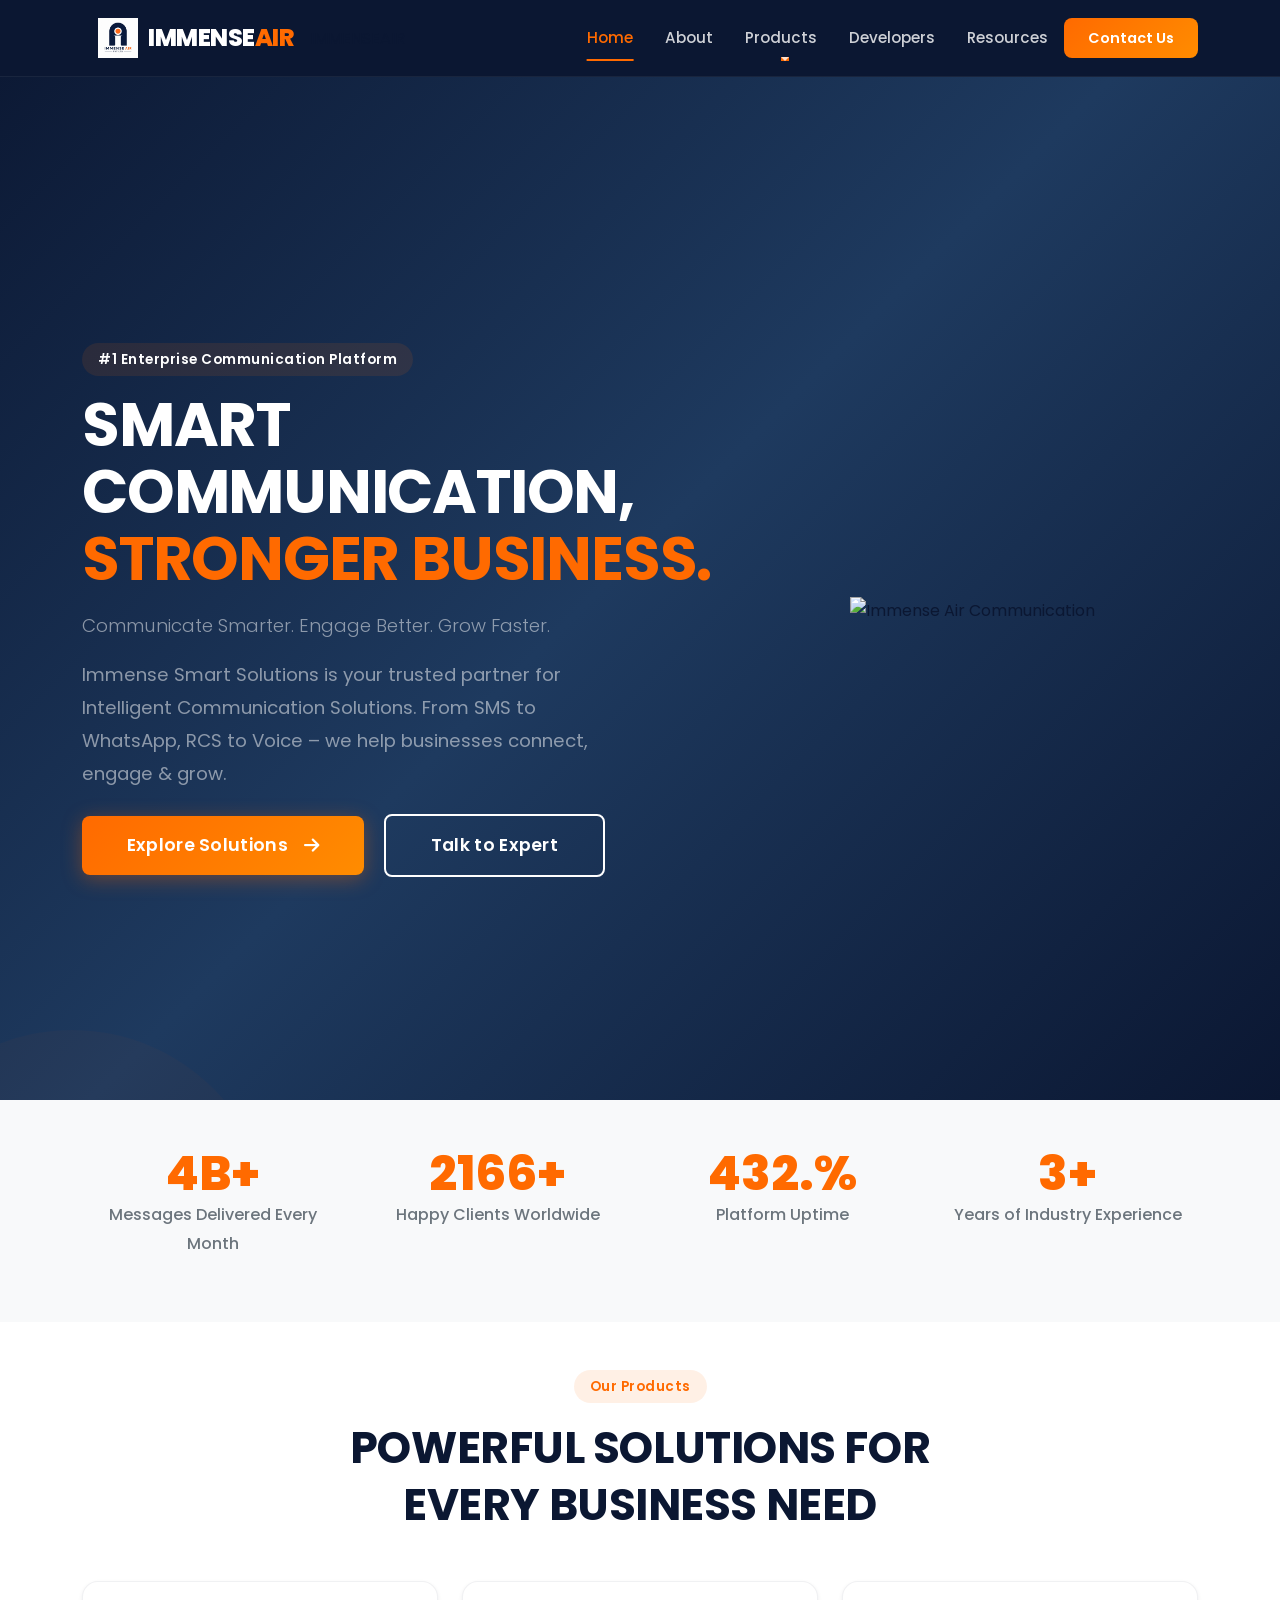
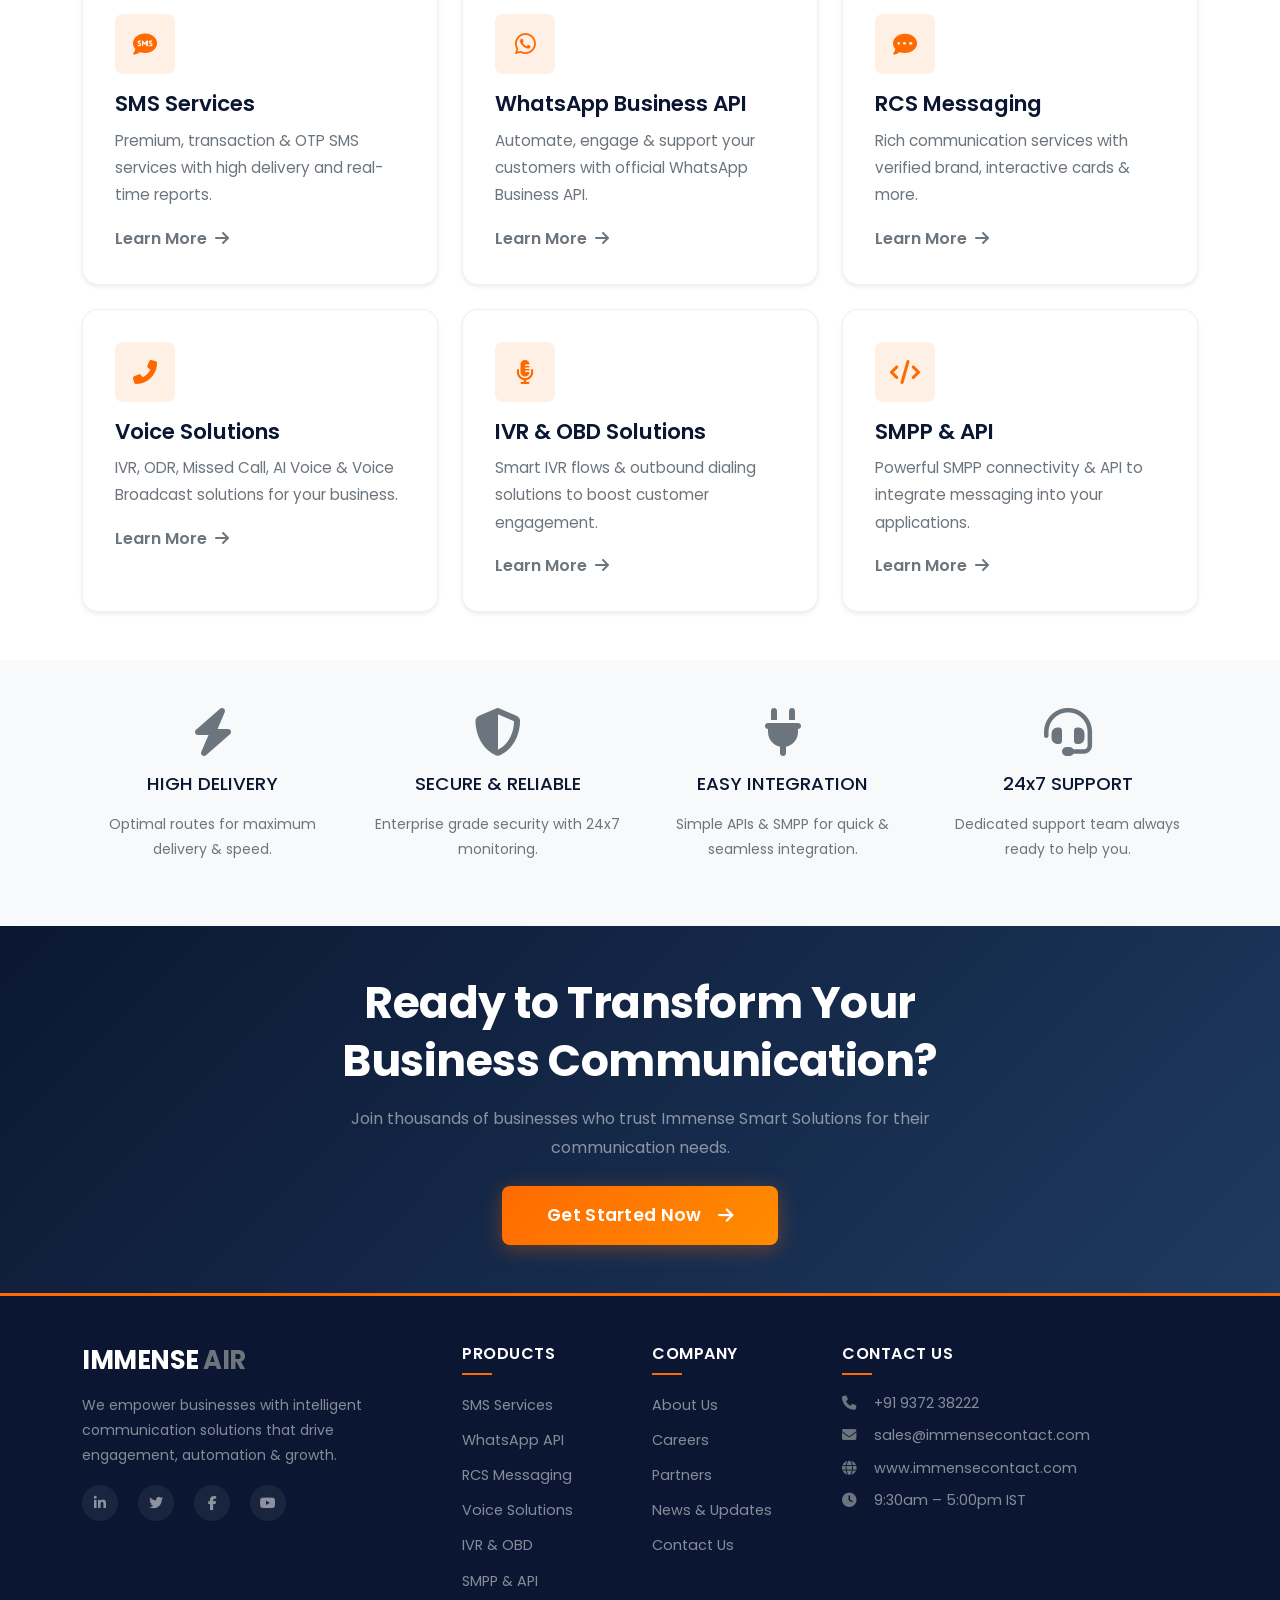
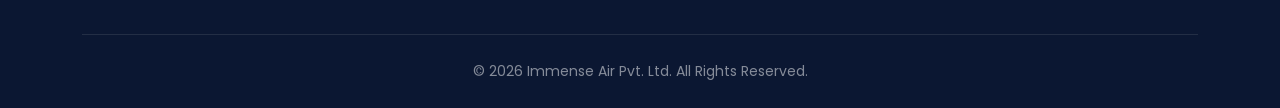
==== index.html @ 3abaf64f "Add files via upload" ====
<!DOCTYPE html>
<html lang="en">
<head>
    <meta charset="UTF-8">
    <meta name="viewport" content="width=device-width, initial-scale=1.0">
    
    <!-- Page Title -->
    <title>Immense Air - Enterprise Communication Platform</title>
    
    <!-- SEO Meta Tags -->
    <meta name="description" content="Immense Air Pvt. Ltd. - Enterprise Communication Platform offering Bulk SMS, WhatsApp API, RCS, Voice Solutions, IVR, OBD and SMPP API.">
    <meta name="keywords" content="bulk sms, whatsapp api, rcs messaging, voice solutions, ivr, obd, smpp api, enterprise communication">
    <meta name="robots" content="index, follow">
    
    <!-- Open Graph Tags -->
    <meta property="og:title" content="Immense Air - Enterprise Communication Platform">
    <meta property="og:description" content="Smart Communication, Stronger Business. Communicate Smarter. Engage Better. Grow Faster.">
    <meta property="og:type" content="website">
    
    <!-- Canonical URL -->
    <link rel="canonical" href="https://www.immenseair.com/">
    
    <!-- Preconnect -->
    <link rel="preconnect" href="https://fonts.googleapis.com">
    <link rel="preconnect" href="https://fonts.gstatic.com" crossorigin>
    <link rel="preconnect" href="https://cdn.jsdelivr.net">
    <link rel="preconnect" href="https://cdnjs.cloudflare.com">
    
    <!-- Critical CSS Inline -->
    <style>
        .hero-section{background:linear-gradient(135deg,#0B1732 0%,#1E3A5F 50%,#0B1732 100%);padding:120px 0 80px;position:relative;overflow:hidden}
        .hero-section h1{color:#fff;font-size:3.8rem;font-weight:800;line-height:1.1}
        .hero-section h1 span{color:#FF6A00}
        .hero-section p{color:rgba(255,255,255,.8);font-size:1.15rem;max-width:550px}
        .btn-primary-custom{background:linear-gradient(135deg,#FF6A00 0%,#FF8C00 100%);color:#fff;padding:.8rem 2.2rem;border-radius:8px;font-weight:600;border:none;cursor:pointer;box-shadow:0 4px 20px rgba(255,106,0,.35);display:inline-flex;align-items:center;gap:.5rem}
        .btn-primary-custom:hover{transform:translateY(-3px);box-shadow:0 8px 35px rgba(255,106,0,.45);color:#fff}
        .btn-secondary-custom{background:transparent;color:#fff;padding:.8rem 2.2rem;border-radius:8px;font-weight:600;border:2px solid #fff;display:inline-flex;align-items:center;gap:.5rem}
        .btn-secondary-custom:hover{background:#fff;color:#0B1732;transform:translateY(-3px)}
        .navbar{background:#0B1732!important;padding:.8rem 0;border-bottom:1px solid rgba(255,255,255,.06)}
        .navbar .navbar-brand{color:#fff!important;font-size:1.5rem;font-weight:800;letter-spacing:-.5px;display:flex;align-items:center}
        .navbar .navbar-brand span{color:#FF6A00}
        .navbar .navbar-brand img{height:35px;width:auto;margin-right:10px}
        .navbar .nav-link{color:rgba(255,255,255,.8)!important;font-weight:500;padding:.6rem 1rem!important}
        .navbar .nav-link:hover,.navbar .nav-link.active{color:#FF6A00!important}
        .navbar .btn-nav-cta{background:linear-gradient(135deg,#FF6A00 0%,#FF8C00 100%);color:#fff!important;padding:.5rem 1.5rem!important;border-radius:8px;font-weight:600}
        .navbar .btn-nav-cta:hover{transform:translateY(-2px);box-shadow:0 4px 20px rgba(255,106,0,.4)}
        .hero-image{max-width:100%;height:auto;animation:float 6s ease-in-out infinite}
        @keyframes float{0%{transform:translateY(0px)}50%{transform:translateY(-20px)}100%{transform:translateY(0px)}}
    </style>
    
    <!-- Bootstrap 5 CSS -->
    <link href="https://cdn.jsdelivr.net/npm/bootstrap@5.3.0/dist/css/bootstrap.min.css" rel="stylesheet">
    
    <!-- Font Awesome Icons -->
    <link rel="stylesheet" href="https://cdnjs.cloudflare.com/ajax/libs/font-awesome/6.5.0/css/all.min.css">
    
    <!-- Google Font - Poppins -->
    <link href="https://fonts.googleapis.com/css2?family=Poppins:wght@300;400;500;600;700;800;900&display=swap" rel="stylesheet">
    
    <!-- Custom CSS -->
    <link rel="stylesheet" href="assets/css/style.min.css">
    <link rel="stylesheet" href="assets/css/home.css">
    <link rel="stylesheet" href="assets/css/responsive.css">
    
    <!-- Favicon -->
    <link rel="icon" type="image/x-icon" href="assets/images/logo/favicon.ico">
</head>
<body>

    <!-- ============================================
         HEADER / NAVBAR - SAHI KARO
         ============================================ -->
    <header>
        <nav class="navbar navbar-expand-lg fixed-top" id="mainNav">
            <div class="container">
                <!-- Brand / Logo -->
                <a class="navbar-brand" href="index.html">
                    <a class="navbar-brand" href="index.html">
    <img src="assets/images/logo/logo.jpg" alt="Immense Air" loading="lazy">
    IMMENSE <span>AIR</span>
</a>
                    IMMENSE <span>AIR</span>
                </a>

                <!-- Toggler Button (Mobile) -->
                <button class="navbar-toggler" type="button" data-bs-toggle="collapse" data-bs-target="#navbarNav" 
                        aria-controls="navbarNav" aria-expanded="false" aria-label="Toggle navigation">
                    <span class="navbar-toggler-icon"></span>
                </button>

                <!-- Navbar Links -->
                <div class="collapse navbar-collapse" id="navbarNav">
                    <ul class="navbar-nav ms-auto align-items-lg-center">
                        <li class="nav-item">
                            <a class="nav-link active" href="index.html">Home</a>
                        </li>
                        <li class="nav-item">
                            <a class="nav-link" href="about.html">About</a>
                        </li>
                        <li class="nav-item dropdown">
                            <a class="nav-link dropdown-toggle" href="#" id="productsDropdown" 
                               role="button" data-bs-toggle="dropdown" aria-expanded="false">
                                Products
                            </a>
                            <ul class="dropdown-menu" aria-labelledby="productsDropdown">
                                <li><a class="dropdown-item" href="products/bulk-sms.html">
                                    <i class="fas fa-sms"></i> Bulk SMS
                                </a></li>
                                <li><a class="dropdown-item" href="products/whatsapp-api.html">
                                    <i class="fab fa-whatsapp"></i> WhatsApp API
                                </a></li>
                                <li><a class="dropdown-item" href="products/rcs.html">
                                    <i class="fas fa-comment-dots"></i> RCS Messaging
                                </a></li>
                                <li><a class="dropdown-item" href="products/voice.html">
                                    <i class="fas fa-phone-alt"></i> Voice Solutions
                                </a></li>
                                <li><a class="dropdown-item" href="products/ivr-obd.html">
                                    <i class="fas fa-microphone-alt"></i> IVR / OBD
                                </a></li>
                                <li><a class="dropdown-item" href="products/smpp.html">
                                    <i class="fas fa-code"></i> SMPP API
                                </a></li>
                            </ul>
                        </li>
                        <li class="nav-item">
                            <a class="nav-link" href="developers.html">Developers</a>
                        </li>
                        <li class="nav-item">
                            <a class="nav-link" href="resources.html">Resources</a>
                        </li>
                        <li class="nav-item">
                            <a class="nav-link btn-nav-cta" href="contact.html">Contact Us</a>
                        </li>
                    </ul>
                </div>
            </div>
        </nav>
    </header>

    <!-- ============================================
         HERO SECTION - YAHAN IMAGE AAYEGI
         ============================================ -->
    <section class="hero-section" id="hero">
        <div class="container">
            <div class="row align-items-center" style="min-height: 100vh; padding-top: 80px;">
                <!-- Left Side - Text -->
                <div class="col-lg-7">
                    <span class="section-badge text-white">#1 Enterprise Communication Platform</span>
                    <h1 class="display-3 fw-bold text-white">
                        SMART COMMUNICATION, <br>
                        <span>STRONGER BUSINESS.</span>
                    </h1>
                    <p class="lead text-white-50">
                        Communicate Smarter. Engage Better. Grow Faster.
                    </p>
                    <p class="text-white-50">
                        Immense Smart Solutions is your trusted partner for Intelligent Communication Solutions. 
                        From SMS to WhatsApp, RCS to Voice – we help businesses connect, engage & grow.
                    </p>
                    <div class="mt-4">
                        <a href="contact.html" class="btn btn-primary-custom btn-lg me-3">
                            Explore Solutions <i class="fas fa-arrow-right ms-2"></i>
                        </a>
                        <a href="contact.html" class="btn btn-secondary-custom btn-lg">
                            Talk to Expert
                        </a>
                    </div>
                </div>
                
                <!-- Right Side - Hero Image -->
                <div class="col-lg-5 text-center">
                    <img src="assets/images/hero/hero-image.png" alt="Immense Air Communication" loading="lazy" class="img-fluid hero-image">
                </div>
            </div>
        </div>
    </section>

    <!-- ============================================
         STATS SECTION
         ============================================ -->
    <section class="py-5 bg-light-gray">
        <div class="container">
            <div class="row text-center">
                <div class="col-lg-3 col-md-6 mb-4 mb-lg-0">
                    <span class="stat-number">10B+</span>
                    <p class="stat-label">Messages Delivered Every Month</p>
                </div>
                <div class="col-lg-3 col-md-6 mb-4 mb-lg-0">
                    <span class="stat-number">5000+</span>
                    <p class="stat-label">Happy Clients Worldwide</p>
                </div>
                <div class="col-lg-3 col-md-6 mb-4 mb-lg-0">
                    <span class="stat-number">99.9%</span>
                    <p class="stat-label">Platform Uptime</p>
                </div>
                <div class="col-lg-3 col-md-6 mb-4 mb-lg-0">
                    <span class="stat-number">7+</span>
                    <p class="stat-label">Years of Industry Experience</p>
                </div>
            </div>
        </div>
    </section>

    <!-- ============================================
         PRODUCTS SECTION
         ============================================ -->
    <section class="py-5" id="products">
        <div class="container">
            <div class="text-center mb-5">
                <span class="section-badge">Our Products</span>
                <h2 class="section-title">POWERFUL SOLUTIONS FOR <br>EVERY BUSINESS NEED</h2>
            </div>
            <div class="row g-4">
                <!-- Product 1 -->
                <div class="col-lg-4 col-md-6">
                    <div class="card-custom">
                        <div class="card-icon"><i class="fas fa-sms"></i></div>
                        <h4>SMS Services</h4>
                        <p>Premium, transaction & OTP SMS services with high delivery and real-time reports.</p>
                        <a href="products/bulk-sms.html" class="text-secondary fw-semibold">Learn More <i class="fas fa-arrow-right ms-1"></i></a>
                    </div>
                </div>
                <!-- Product 2 -->
                <div class="col-lg-4 col-md-6">
                    <div class="card-custom">
                        <div class="card-icon"><i class="fab fa-whatsapp"></i></div>
                        <h4>WhatsApp Business API</h4>
                        <p>Automate, engage & support your customers with official WhatsApp Business API.</p>
                        <a href="products/whatsapp-api.html" class="text-secondary fw-semibold">Learn More <i class="fas fa-arrow-right ms-1"></i></a>
                    </div>
                </div>
                <!-- Product 3 -->
                <div class="col-lg-4 col-md-6">
                    <div class="card-custom">
                        <div class="card-icon"><i class="fas fa-comment-dots"></i></div>
                        <h4>RCS Messaging</h4>
                        <p>Rich communication services with verified brand, interactive cards & more.</p>
                        <a href="products/rcs.html" class="text-secondary fw-semibold">Learn More <i class="fas fa-arrow-right ms-1"></i></a>
                    </div>
                </div>
                <!-- Product 4 -->
                <div class="col-lg-4 col-md-6">
                    <div class="card-custom">
                        <div class="card-icon"><i class="fas fa-phone-alt"></i></div>
                        <h4>Voice Solutions</h4>
                        <p>IVR, ODR, Missed Call, AI Voice & Voice Broadcast solutions for your business.</p>
                        <a href="products/voice.html" class="text-secondary fw-semibold">Learn More <i class="fas fa-arrow-right ms-1"></i></a>
                    </div>
                </div>
                <!-- Product 5 -->
                <div class="col-lg-4 col-md-6">
                    <div class="card-custom">
                        <div class="card-icon"><i class="fas fa-microphone-alt"></i></div>
                        <h4>IVR & OBD Solutions</h4>
                        <p>Smart IVR flows & outbound dialing solutions to boost customer engagement.</p>
                        <a href="products/ivr-obd.html" class="text-secondary fw-semibold">Learn More <i class="fas fa-arrow-right ms-1"></i></a>
                    </div>
                </div>
                <!-- Product 6 -->
                <div class="col-lg-4 col-md-6">
                    <div class="card-custom">
                        <div class="card-icon"><i class="fas fa-code"></i></div>
                        <h4>SMPP & API</h4>
                        <p>Powerful SMPP connectivity & API to integrate messaging into your applications.</p>
                        <a href="products/smpp.html" class="text-secondary fw-semibold">Learn More <i class="fas fa-arrow-right ms-1"></i></a>
                    </div>
                </div>
            </div>
        </div>
    </section>

    <!-- ============================================
         FEATURES SECTION
         ============================================ -->
    <section class="py-5 bg-light-gray">
        <div class="container">
            <div class="row g-4">
                <div class="col-lg-3 col-md-6 text-center">
                    <i class="fas fa-bolt fa-3x text-secondary mb-3"></i>
                    <h5>HIGH DELIVERY</h5>
                    <p class="small">Optimal routes for maximum delivery & speed.</p>
                </div>
                <div class="col-lg-3 col-md-6 text-center">
                    <i class="fas fa-shield-alt fa-3x text-secondary mb-3"></i>
                    <h5>SECURE & RELIABLE</h5>
                    <p class="small">Enterprise grade security with 24x7 monitoring.</p>
                </div>
                <div class="col-lg-3 col-md-6 text-center">
                    <i class="fas fa-plug fa-3x text-secondary mb-3"></i>
                    <h5>EASY INTEGRATION</h5>
                    <p class="small">Simple APIs & SMPP for quick & seamless integration.</p>
                </div>
                <div class="col-lg-3 col-md-6 text-center">
                    <i class="fas fa-headset fa-3x text-secondary mb-3"></i>
                    <h5>24x7 SUPPORT</h5>
                    <p class="small">Dedicated support team always ready to help you.</p>
                </div>
            </div>
        </div>
    </section>

    <!-- ============================================
         CTA SECTION
         ============================================ -->
    <section class="py-5" style="background: var(--gradient-primary);">
        <div class="container text-center">
            <h2 class="text-white">Ready to Transform Your <br>Business Communication?</h2>
            <p class="text-white-50 mb-4" style="max-width: 600px; margin-left: auto; margin-right: auto;">
                Join thousands of businesses who trust Immense Smart Solutions for their communication needs.
            </p>
            <a href="contact.html" class="btn btn-primary-custom btn-lg">
                Get Started Now <i class="fas fa-arrow-right ms-2"></i>
            </a>
        </div>
    </section>

    <!-- ============================================
         FOOTER
         ============================================ -->
    <footer class="bg-primary-color text-white pt-5 pb-4">
        <div class="container">
            <div class="row g-4">
                <div class="col-lg-4 col-md-6">
                    <h4 class="text-white fw-bold">IMMENSE <span class="text-secondary">AIR</span></h4>
                    <p class="text-white-50 small mt-3" style="max-width: 350px;">
                        We empower businesses with intelligent communication solutions that drive engagement, 
                        automation & growth.
                    </p>
                    <div class="mt-3">
                        <a href="#" class="text-white-50 me-3 social-link"><i class="fab fa-linkedin-in"></i></a>
                        <a href="#" class="text-white-50 me-3 social-link"><i class="fab fa-twitter"></i></a>
                        <a href="#" class="text-white-50 me-3 social-link"><i class="fab fa-facebook-f"></i></a>
                        <a href="#" class="text-white-50 social-link"><i class="fab fa-youtube"></i></a>
                    </div>
                </div>
                <div class="col-lg-2 col-md-6">
                    <h6 class="text-white fw-semibold mb-3">Products</h6>
                    <ul class="list-unstyled footer-links">
                        <li><a href="products/bulk-sms.html" class="text-white-50 text-decoration-none">SMS Services</a></li>
                        <li><a href="products/whatsapp-api.html" class="text-white-50 text-decoration-none">WhatsApp API</a></li>
                        <li><a href="products/rcs.html" class="text-white-50 text-decoration-none">RCS Messaging</a></li>
                        <li><a href="products/voice.html" class="text-white-50 text-decoration-none">Voice Solutions</a></li>
                        <li><a href="products/ivr-obd.html" class="text-white-50 text-decoration-none">IVR & OBD</a></li>
                        <li><a href="products/smpp.html" class="text-white-50 text-decoration-none">SMPP & API</a></li>
                    </ul>
                </div>
                <div class="col-lg-2 col-md-6">
                    <h6 class="text-white fw-semibold mb-3">Company</h6>
                    <ul class="list-unstyled footer-links">
                        <li><a href="about.html" class="text-white-50 text-decoration-none">About Us</a></li>
                        <li><a href="#" class="text-white-50 text-decoration-none">Careers</a></li>
                        <li><a href="#" class="text-white-50 text-decoration-none">Partners</a></li>
                        <li><a href="#" class="text-white-50 text-decoration-none">News & Updates</a></li>
                        <li><a href="contact.html" class="text-white-50 text-decoration-none">Contact Us</a></li>
                    </ul>
                </div>
                <div class="col-lg-4 col-md-6">
                    <h6 class="text-white fw-semibold mb-3">Contact Us</h6>
                    <ul class="list-unstyled footer-contact">
                        <li class="text-white-50 mb-2"><i class="fas fa-phone me-2 text-secondary"></i> +91 9372 38222</li>
                        <li class="text-white-50 mb-2"><i class="fas fa-envelope me-2 text-secondary"></i> sales@immensecontact.com</li>
                        <li class="text-white-50 mb-2"><i class="fas fa-globe me-2 text-secondary"></i> www.immensecontact.com</li>
                        <li class="text-white-50"><i class="fas fa-clock me-2 text-secondary"></i> 9:30am – 5:00pm IST</li>
                    </ul>
                </div>
            </div>
            <hr class="border-secondary opacity-25 my-4">
            <div class="text-center">
                <p class="small text-white-50 mb-0">&copy; 2026 Immense Air Pvt. Ltd. All Rights Reserved.</p>
            </div>
        </div>
    </footer>

    <!-- ============================================
         SCRIPTS
         ============================================ -->
    <script src="https://cdn.jsdelivr.net/npm/bootstrap@5.3.0/dist/js/bootstrap.bundle.min.js"></script>
    <script src="assets/js/main.js"></script>
    <script src="assets/js/home.js"></script>
</body>
</html>
---- assets/css/style.min.css ----
/* ===== MINIFIED CSS - Copy paste karo ===== */
@import url('https://fonts.googleapis.com/css2?family=Poppins:wght@300;400;500;600;700;800;900&display=swap');:root{--primary:#0B1732;--secondary:#FF6A00;--accent:#1E3A5F;--white:#FFFFFF;--light-gray:#F8F9FA;--gray:#6C757D;--dark-gray:#343A40;--black:#0B1732;--gradient-primary:linear-gradient(135deg,#0B1732 0%,#1E3A5F 100%);--gradient-secondary:linear-gradient(135deg,#FF6A00 0%,#FF8C00 100%);--gradient-hero:linear-gradient(135deg,#0B1732 0%,#1E3A5F 50%,#0B1732 100%);--font-family:'Poppins',sans-serif;--font-size-base:16px;--font-weight-light:300;--font-weight-regular:400;--font-weight-medium:500;--font-weight-semibold:600;--font-weight-bold:700;--font-weight-extrabold:800;--spacing-xs:.25rem;--spacing-sm:.5rem;--spacing-md:1rem;--spacing-lg:2rem;--spacing-xl:4rem;--spacing-xxl:6rem;--radius-sm:4px;--radius-md:8px;--radius-lg:16px;--radius-xl:24px;--radius-full:9999px;--transition-fast:.2s ease;--transition-normal:.3s ease;--transition-slow:.5s ease;--shadow-sm:0 2px 4px rgba(11,23,50,.08);--shadow-md:0 4px 12px rgba(11,23,50,.12);--shadow-lg:0 8px 32px rgba(11,23,50,.16);--shadow-xl:0 16px 48px rgba(11,23,50,.2)}*{margin:0;padding:0;box-sizing:border-box}html{scroll-behavior:smooth;-webkit-text-size-adjust:100%}body{font-family:var(--font-family);font-size:var(--font-size-base);font-weight:var(--font-weight-regular);color:var(--primary);background-color:var(--white);line-height:1.7;overflow-x:hidden;-webkit-font-smoothing:antialiased;-moz-osx-font-smoothing:grayscale}h1,h2,h3,h4,h5,h6{font-family:var(--font-family);font-weight:var(--font-weight-bold);color:var(--primary);line-height:1.3;margin-bottom:var(--spacing-md)}h1{font-size:3.8rem;font-weight:var(--font-weight-extrabold);letter-spacing:-.02em;line-height:1.1}h2{font-size:2.75rem;font-weight:var(--font-weight-bold);letter-spacing:-.01em}h3{font-size:1.75rem;font-weight:var(--font-weight-semibold)}h4{font-size:1.35rem;font-weight:var(--font-weight-semibold)}h5{font-size:1.15rem;font-weight:var(--font-weight-medium)}h6{font-size:1rem;font-weight:var(--font-weight-medium)}p{font-size:1rem;line-height:1.8;color:var(--gray);margin-bottom:var(--spacing-md)}a{color:var(--secondary);text-decoration:none;transition:color var(--transition-fast)}a:hover{color:var(--primary);text-decoration:none}.text-primary-color{color:var(--primary)!important}.text-secondary-color{color:var(--secondary)!important}.text-accent-color{color:var(--accent)!important}.text-white-color{color:var(--white)!important}.text-gray-color{color:var(--gray)!important}.bg-primary-color{background-color:var(--primary)!important}.bg-secondary-color{background-color:var(--secondary)!important}.bg-accent-color{background-color:var(--accent)!important}.bg-light-gray{background-color:var(--light-gray)!important}.btn{font-family:var(--font-family);font-weight:var(--font-weight-semibold);padding:.8rem 2.2rem;border-radius:var(--radius-md);transition:all var(--transition-normal);display:inline-flex;align-items:center;justify-content:center;gap:.5rem;border:none;cursor:pointer;text-transform:none;letter-spacing:.3px;font-size:1rem}.btn-primary-custom{background:var(--gradient-secondary);color:var(--white);box-shadow:0 4px 20px rgba(255,106,0,.35)}.btn-primary-custom:hover{transform:translateY(-3px);box-shadow:0 8px 35px rgba(255,106,0,.45);color:var(--white)}.btn-secondary-custom{background:transparent;color:var(--white);border:2px solid var(--white)}.btn-secondary-custom:hover{background:var(--white);color:var(--primary);transform:translateY(-3px)}.btn-outline-custom{background:transparent;color:var(--secondary);border:2px solid var(--secondary)}.btn-outline-custom:hover{background:var(--secondary);color:var(--white);transform:translateY(-3px)}.btn-dark-custom{background:var(--primary);color:var(--white)}.btn-dark-custom:hover{background:var(--accent);color:var(--white);transform:translateY(-3px)}.btn-sm{padding:.5rem 1.25rem;font-size:.875rem}.btn-lg{padding:1rem 2.8rem;font-size:1.1rem}.section-title{font-size:2.75rem;font-weight:var(--font-weight-bold);margin-bottom:var(--spacing-md);color:var(--primary)}.section-subtitle{font-size:1.125rem;color:var(--gray);max-width:600px;margin:0 auto var(--spacing-lg);line-height:1.8}.section-badge{display:inline-block;padding:.3rem 1rem;background:rgba(255,106,0,.1);color:var(--secondary);border-radius:var(--radius-full);font-size:.85rem;font-weight:var(--font-weight-semibold);margin-bottom:var(--spacing-md);letter-spacing:.5px}.card-custom{background:var(--white);border-radius:var(--radius-lg);padding:2rem;box-shadow:var(--shadow-sm);transition:all var(--transition-normal);border:1px solid rgba(11,23,50,.06);height:100%}.card-custom:hover{transform:translateY(-8px);box-shadow:var(--shadow-lg)}.card-custom .card-icon{width:60px;height:60px;display:flex;align-items:center;justify-content:center;background:rgba(255,106,0,.1);border-radius:var(--radius-md);margin-bottom:var(--spacing-md);color:var(--secondary);font-size:1.5rem}.card-custom h4{margin-bottom:var(--spacing-sm)}.card-custom p{margin-bottom:var(--spacing-md);font-size:.95rem}.stat-number{font-size:3rem;font-weight:var(--font-weight-extrabold);color:var(--secondary);line-height:1.1;display:block}.stat-label{font-size:1rem;color:var(--gray);font-weight:var(--font-weight-medium)}.hero-section{background:var(--gradient-hero);padding:120px 0 80px;position:relative;overflow:hidden}.hero-section::before{content:'';position:absolute;top:-50%;right:-20%;width:600px;height:600px;background:rgba(255,106,0,.05);border-radius:50%;pointer-events:none}.hero-section::after{content:'';position:absolute;bottom:-30%;left:-10%;width:400px;height:400px;background:rgba(255,106,0,.03);border-radius:50%;pointer-events:none}.hero-section h1{color:var(--white)}.hero-section h1 span{color:var(--secondary)}.hero-section p{color:rgba(255,255,255,.8);font-size:1.15rem;max-width:550px}@media(max-width:992px){h1{font-size:2.8rem}h2{font-size:2.2rem}h3{font-size:1.6rem}.section-title{font-size:2.2rem}.stat-number{font-size:2.5rem}}@media(max-width:768px){h1{font-size:2.2rem}h2{font-size:1.8rem}h3{font-size:1.3rem}.section-title{font-size:1.8rem}.stat-number{font-size:2rem}.hero-section{padding:100px 0 60px}.hero-section p{font-size:1rem}.btn{padding:.6rem 1.5rem;font-size:.9rem}}@media(max-width:576px){h1{font-size:1.8rem}h2{font-size:1.5rem}.section-title{font-size:1.5rem}.stat-number{font-size:1.6rem}.card-custom{padding:1.25rem}}

/* ===== NAVBAR ===== */
.navbar{padding:.8rem 0;background:var(--primary)!important;border-bottom:1px solid rgba(255,255,255,.06);transition:all var(--transition-normal)}.navbar .navbar-brand{font-size:1.5rem;font-weight:var(--font-weight-extrabold);color:var(--white)!important;letter-spacing:-.5px}.navbar .navbar-brand span{color:var(--secondary)}.navbar .navbar-brand img{height:40px;width:auto;margin-right:10px}.navbar .nav-link{color:rgba(255,255,255,.8)!important;font-weight:var(--font-weight-medium);font-size:.95rem;padding:.6rem 1rem!important;transition:all var(--transition-fast);position:relative}.navbar .nav-link:hover,.navbar .nav-link.active{color:var(--secondary)!important}.navbar .nav-link::after{content:'';position:absolute;bottom:0;left:50%;transform:translateX(-50%);width:0;height:2px;background:var(--secondary);transition:width var(--transition-normal)}.navbar .nav-link:hover::after,.navbar .nav-link.active::after{width:60%}.navbar .dropdown-menu{background:var(--white);border:none;border-radius:var(--radius-md);box-shadow:var(--shadow-lg);padding:.5rem 0;min-width:220px;margin-top:.5rem;border-top:3px solid var(--secondary)}.navbar .dropdown-item{color:var(--primary);font-weight:var(--font-weight-medium);font-size:.9rem;padding:.6rem 1.5rem;transition:all var(--transition-fast)}.navbar .dropdown-item:hover{background:rgba(255,106,0,.08);color:var(--secondary);padding-left:1.8rem}.navbar .dropdown-item i{width:20px;color:var(--secondary);margin-right:8px}.navbar .navbar-toggler{border:none;padding:.4rem .6rem;color:var(--white)}.navbar .navbar-toggler:focus{box-shadow:none}.navbar .navbar-toggler-icon{background-image:url("data:image/svg+xml,%3csvg xmlns='http://www.w3.org/2000/svg' viewBox='0 0 30 30'%3e%3cpath stroke='rgba(255,255,255,0.9)' stroke-linecap='round' stroke-miterlimit='10' stroke-width='2' d='M4 7h22M4 15h22M4 23h22'/%3e%3c/svg%3e")}.navbar .btn-nav-cta{background:var(--gradient-secondary);color:var(--white)!important;padding:.5rem 1.5rem!important;border-radius:var(--radius-md);font-weight:var(--font-weight-semibold);font-size:.9rem;transition:all var(--transition-normal)}.navbar .btn-nav-cta:hover{transform:translateY(-2px);box-shadow:0 4px 20px rgba(255,106,0,.4);color:var(--white)!important}.navbar .btn-nav-cta::after{display:none}.navbar.scrolled{background:rgba(11,23,50,.97)!important;backdrop-filter:blur(10px);box-shadow:var(--shadow-md)}@media(max-width:991px){.navbar{padding:.5rem 0}.navbar .navbar-collapse{background:var(--primary);padding:1rem .5rem;border-radius:var(--radius-md);margin-top:.5rem;border:1px solid rgba(255,255,255,.06)}.navbar .nav-link{padding:.5rem 1rem!important;border-bottom:1px solid rgba(255,255,255,.05)}.navbar .nav-link::after{display:none}.navbar .dropdown-menu{background:rgba(255,255,255,.05);border:none;box-shadow:none;margin:0;padding:0 0 0 1rem;border-top:none}.navbar .dropdown-item{color:rgba(255,255,255,.8);padding:.4rem 1rem}.navbar .dropdown-item:hover{background:rgba(255,106,0,.15);color:var(--secondary)}.navbar .btn-nav-cta{display:inline-block;margin-top:.5rem;text-align:center}}

/* ===== FOOTER ===== */
footer{background:var(--primary)!important;border-top:3px solid var(--secondary)}footer h4{font-size:1.6rem;letter-spacing:-.5px}footer h6{font-size:1rem;letter-spacing:.5px;text-transform:uppercase;position:relative;padding-bottom:10px}footer h6::after{content:'';position:absolute;bottom:0;left:0;width:30px;height:2px;background:var(--secondary)}footer .footer-links li{margin-bottom:8px}footer .footer-links a{transition:all var(--transition-fast);font-size:.9rem}footer .footer-links a:hover{color:var(--secondary)!important;padding-left:5px}footer .footer-contact li{font-size:.9rem}footer .footer-contact li i{width:20px}footer .social-link{display:inline-block;width:36px;height:36px;line-height:36px;text-align:center;border-radius:50%;background:rgba(255,255,255,.06);transition:all var(--transition-normal);font-size:14px}footer .social-link:hover{background:var(--secondary);color:var(--white)!important;transform:translateY(-3px)}footer hr{border-color:rgba(255,255,255,.1)!important}@media(max-width:768px){footer .text-center{text-align:center!important}footer h6::after{left:50%;transform:translateX(-50%)}footer .footer-links a:hover{padding-left:0}}
---- assets/css/responsive.css ----
/* ============================================
   RESOURCES PAGE STYLES
   ============================================ */

/* ===== Page Hero ===== */
.page-hero {
    position: relative;
    overflow: hidden;
}

.page-hero::before {
    content: '';
    position: absolute;
    top: -50%;
    right: -20%;
    width: 500px;
    height: 500px;
    background: rgba(255, 106, 0, 0.05);
    border-radius: 50%;
    pointer-events: none;
}

.page-hero h1 {
    font-size: 3.5rem;
}

/* ===== Resource Cards ===== */
.resource-card {
    text-align: center;
    transition: all var(--transition-normal);
}

.resource-card:hover {
    transform: translateY(-8px);
}

.resource-card .resource-icon {
    width: 70px;
    height: 70px;
    display: flex;
    align-items: center;
    justify-content: center;
    background: rgba(255, 106, 0, 0.08);
    border-radius: var(--radius-full);
    margin: 0 auto 1rem;
    color: var(--secondary);
    font-size: 1.8rem;
    transition: all var(--transition-normal);
}

.resource-card:hover .resource-icon {
    background: var(--secondary);
    color: var(--white);
}

/* ===== Featured Cards ===== */
.featured-card {
    background: var(--white);
    border-radius: var(--radius-lg);
    padding: 1.5rem;
    border: 1px solid rgba(11, 23, 50, 0.06);
    transition: all var(--transition-normal);
    position: relative;
    height: 100%;
}

.featured-card:hover {
    transform: translateY(-5px);
    box-shadow: var(--shadow-md);
}

.featured-card .featured-badge {
    display: inline-block;
    padding: 0.2rem 0.8rem;
    background: rgba(255, 106, 0, 0.1);
    color: var(--secondary);
    border-radius: var(--radius-full);
    font-size: 0.7rem;
    font-weight: var(--font-weight-semibold);
    text-transform: uppercase;
    letter-spacing: 0.5px;
}

/* ===== Newsletter ===== */
.input-group .form-control {
    border: none;
    border-radius: var(--radius-md) 0 0 var(--radius-md);
    padding: 1rem 1.25rem;
}

.input-group .form-control:focus {
    box-shadow: none;
    border: none;
}

.input-group .btn {
    border-radius: 0 var(--radius-md) var(--radius-md) 0;
    padding: 1rem 2rem;
}

/* ===== Responsive ===== */
@media (max-width: 992px) {
    .page-hero h1 {
        font-size: 2.5rem;
    }
}

@media (max-width: 768px) {
    .page-hero {
        padding-top: 120px !important;
        padding-bottom: 50px !important;
    }
    .page-hero h1 {
        font-size: 2rem;
    }
    .input-group {
        flex-direction: column;
        gap: 0.5rem;
    }
    .input-group .form-control {
        border-radius: var(--radius-md);
    }
    .input-group .btn {
        border-radius: var(--radius-md);
        width: 100%;
    }
}
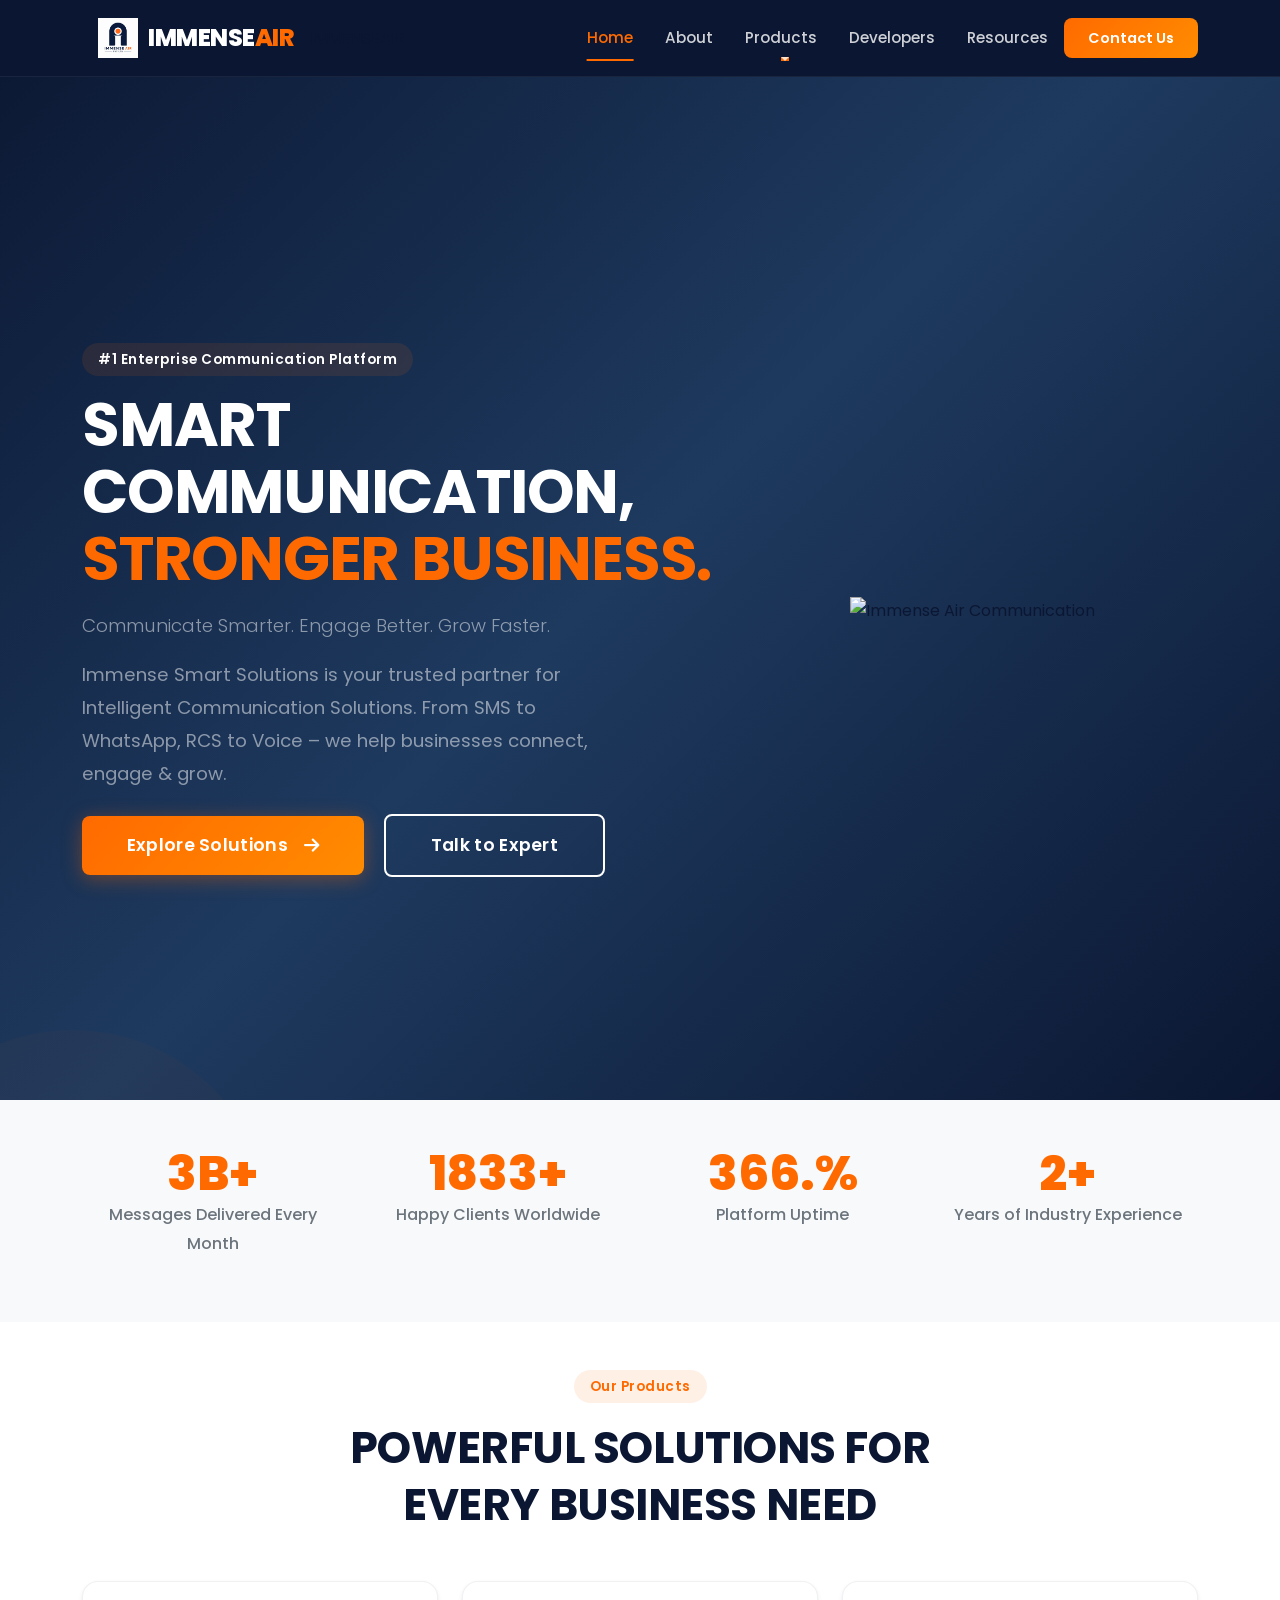
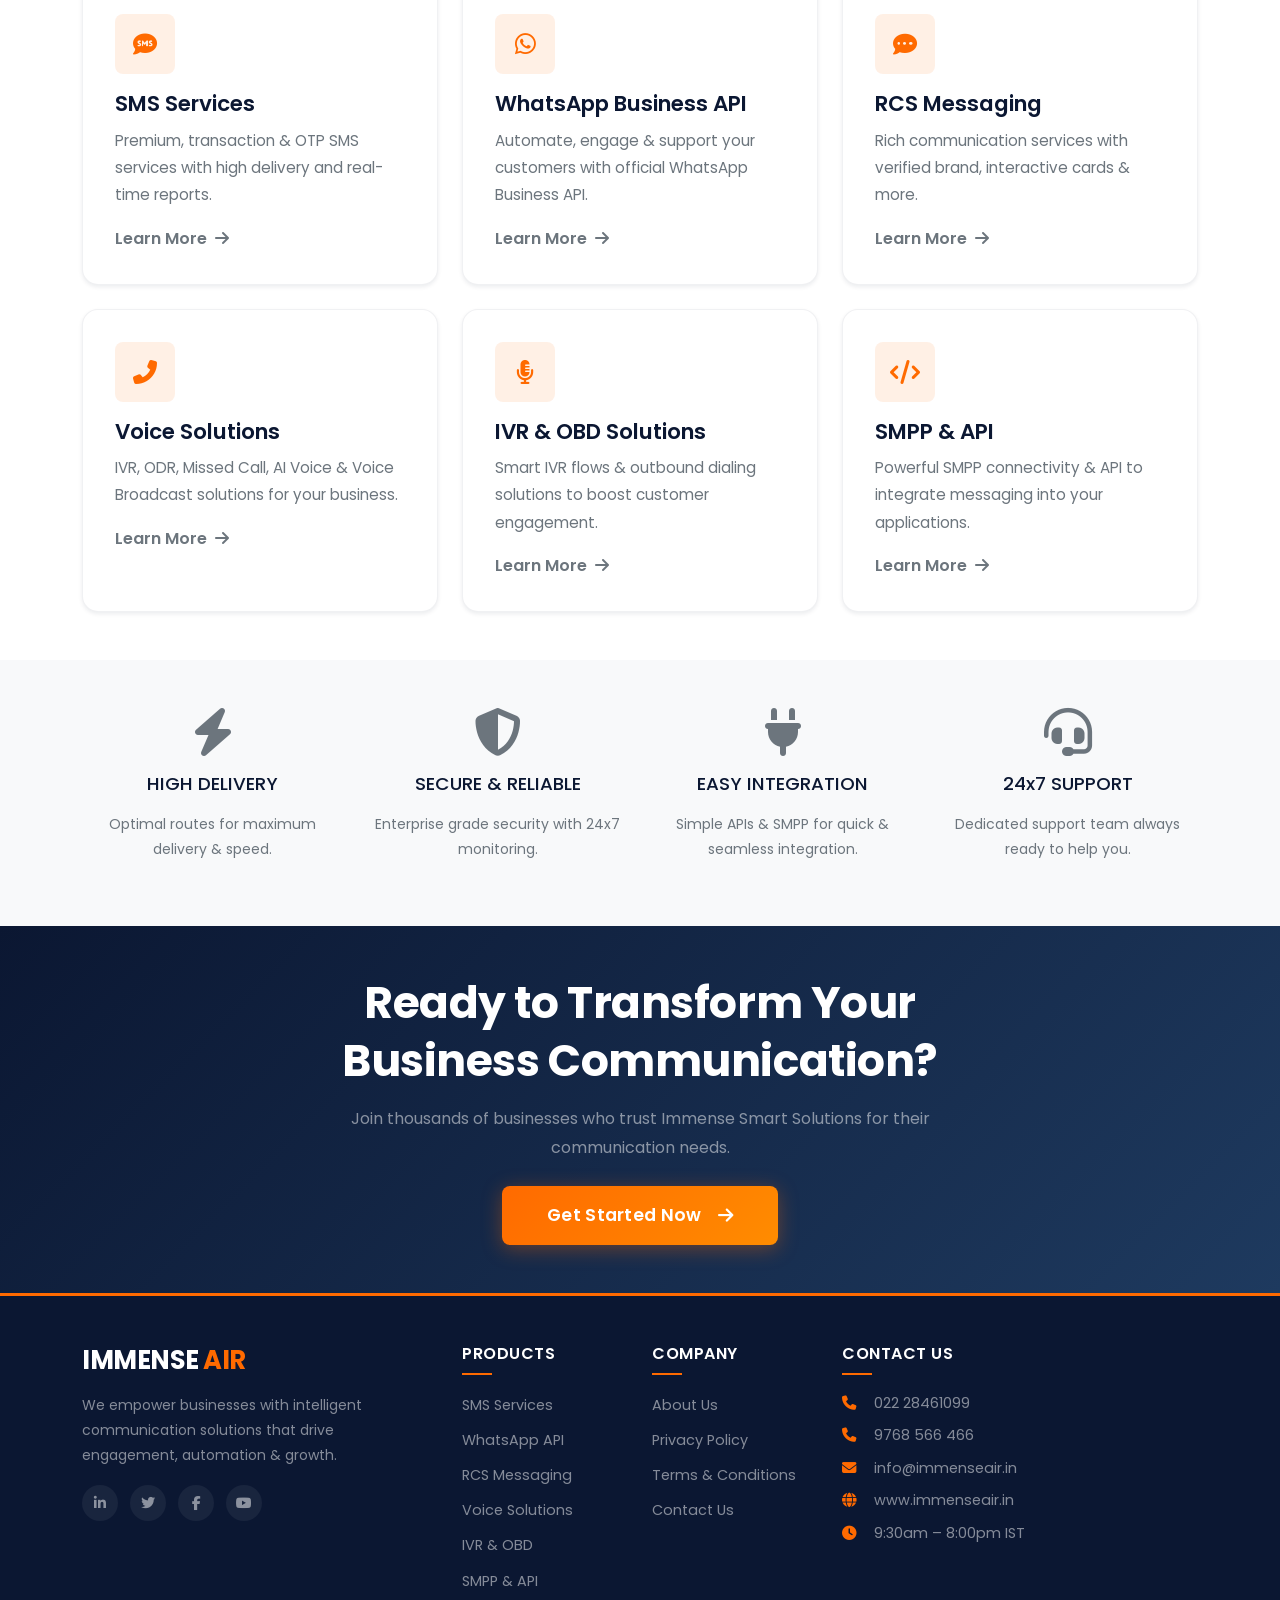
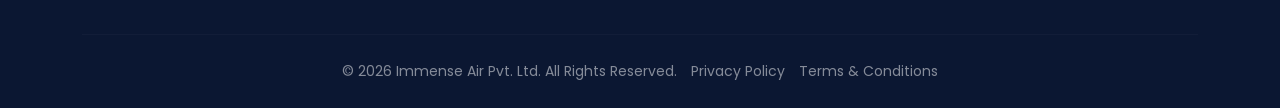
==== commit aa5f1a49: "Update index.html" ====
--- a/index.html
+++ b/index.html
@@ -318,56 +318,80 @@
     <!-- ============================================
          FOOTER
          ============================================ -->
-    <footer class="bg-primary-color text-white pt-5 pb-4">
+        <!-- ============================================
+         FOOTER - LIVE DETAILS
+         ============================================ -->
+    <footer style="background:#0B1732!important;border-top:3px solid #FF6A00;padding-top:3rem;padding-bottom:1.5rem;color:#fff;">
         <div class="container">
             <div class="row g-4">
-                <div class="col-lg-4 col-md-6">
-                    <h4 class="text-white fw-bold">IMMENSE <span class="text-secondary">AIR</span></h4>
-                    <p class="text-white-50 small mt-3" style="max-width: 350px;">
+                <!-- Company Info -->
+                <div class="col-lg-4 col-md-6">
+                    <h4 style="font-size:1.6rem;font-weight:700;color:#fff;letter-spacing:-.5px;">IMMENSE <span style="color:#FF6A00;">AIR</span></h4>
+                    <p style="color:rgba(255,255,255,.5);font-size:.875rem;max-width:350px;margin-top:.75rem;">
                         We empower businesses with intelligent communication solutions that drive engagement, 
                         automation & growth.
                     </p>
                     <div class="mt-3">
-                        <a href="#" class="text-white-50 me-3 social-link"><i class="fab fa-linkedin-in"></i></a>
-                        <a href="#" class="text-white-50 me-3 social-link"><i class="fab fa-twitter"></i></a>
-                        <a href="#" class="text-white-50 me-3 social-link"><i class="fab fa-facebook-f"></i></a>
-                        <a href="#" class="text-white-50 social-link"><i class="fab fa-youtube"></i></a>
-                    </div>
-                </div>
+                        <a href="#" class="social-link" style="display:inline-block;width:36px;height:36px;line-height:36px;text-align:center;border-radius:50%;background:rgba(255,255,255,.06);transition:all .3s ease;font-size:14px;color:rgba(255,255,255,.5)!important;text-decoration:none;margin-right:8px;"><i class="fab fa-linkedin-in"></i></a>
+                        <a href="#" class="social-link" style="display:inline-block;width:36px;height:36px;line-height:36px;text-align:center;border-radius:50%;background:rgba(255,255,255,.06);transition:all .3s ease;font-size:14px;color:rgba(255,255,255,.5)!important;text-decoration:none;margin-right:8px;"><i class="fab fa-twitter"></i></a>
+                        <a href="#" class="social-link" style="display:inline-block;width:36px;height:36px;line-height:36px;text-align:center;border-radius:50%;background:rgba(255,255,255,.06);transition:all .3s ease;font-size:14px;color:rgba(255,255,255,.5)!important;text-decoration:none;margin-right:8px;"><i class="fab fa-facebook-f"></i></a>
+                        <a href="#" class="social-link" style="display:inline-block;width:36px;height:36px;line-height:36px;text-align:center;border-radius:50%;background:rgba(255,255,255,.06);transition:all .3s ease;font-size:14px;color:rgba(255,255,255,.5)!important;text-decoration:none;"><i class="fab fa-youtube"></i></a>
+                    </div>
+                </div>
+
+                <!-- Products Links -->
                 <div class="col-lg-2 col-md-6">
-                    <h6 class="text-white fw-semibold mb-3">Products</h6>
-                    <ul class="list-unstyled footer-links">
-                        <li><a href="products/bulk-sms.html" class="text-white-50 text-decoration-none">SMS Services</a></li>
-                        <li><a href="products/whatsapp-api.html" class="text-white-50 text-decoration-none">WhatsApp API</a></li>
-                        <li><a href="products/rcs.html" class="text-white-50 text-decoration-none">RCS Messaging</a></li>
-                        <li><a href="products/voice.html" class="text-white-50 text-decoration-none">Voice Solutions</a></li>
-                        <li><a href="products/ivr-obd.html" class="text-white-50 text-decoration-none">IVR & OBD</a></li>
-                        <li><a href="products/smpp.html" class="text-white-50 text-decoration-none">SMPP & API</a></li>
+                    <h6 style="font-size:1rem;font-weight:600;color:#fff;text-transform:uppercase;letter-spacing:.5px;position:relative;padding-bottom:10px;">Products</h6>
+                    <ul style="list-style:none;padding-left:0;">
+                        <li style="margin-bottom:8px;"><a href="products/bulk-sms.html" style="color:rgba(255,255,255,.5)!important;text-decoration:none;font-size:.9rem;">SMS Services</a></li>
+                        <li style="margin-bottom:8px;"><a href="products/whatsapp-api.html" style="color:rgba(255,255,255,.5)!important;text-decoration:none;font-size:.9rem;">WhatsApp API</a></li>
+                        <li style="margin-bottom:8px;"><a href="products/rcs.html" style="color:rgba(255,255,255,.5)!important;text-decoration:none;font-size:.9rem;">RCS Messaging</a></li>
+                        <li style="margin-bottom:8px;"><a href="products/voice.html" style="color:rgba(255,255,255,.5)!important;text-decoration:none;font-size:.9rem;">Voice Solutions</a></li>
+                        <li style="margin-bottom:8px;"><a href="products/ivr-obd.html" style="color:rgba(255,255,255,.5)!important;text-decoration:none;font-size:.9rem;">IVR & OBD</a></li>
+                        <li style="margin-bottom:8px;"><a href="products/smpp.html" style="color:rgba(255,255,255,.5)!important;text-decoration:none;font-size:.9rem;">SMPP & API</a></li>
                     </ul>
                 </div>
+
+                <!-- Company Links -->
                 <div class="col-lg-2 col-md-6">
-                    <h6 class="text-white fw-semibold mb-3">Company</h6>
-                    <ul class="list-unstyled footer-links">
-                        <li><a href="about.html" class="text-white-50 text-decoration-none">About Us</a></li>
-                        <li><a href="#" class="text-white-50 text-decoration-none">Careers</a></li>
-                        <li><a href="#" class="text-white-50 text-decoration-none">Partners</a></li>
-                        <li><a href="#" class="text-white-50 text-decoration-none">News & Updates</a></li>
-                        <li><a href="contact.html" class="text-white-50 text-decoration-none">Contact Us</a></li>
+                    <h6 style="font-size:1rem;font-weight:600;color:#fff;text-transform:uppercase;letter-spacing:.5px;position:relative;padding-bottom:10px;">Company</h6>
+                    <ul style="list-style:none;padding-left:0;">
+                        <li style="margin-bottom:8px;"><a href="about.html" style="color:rgba(255,255,255,.5)!important;text-decoration:none;font-size:.9rem;">About Us</a></li>
+                        <li style="margin-bottom:8px;"><a href="privacy-policy.html" style="color:rgba(255,255,255,.5)!important;text-decoration:none;font-size:.9rem;">Privacy Policy</a></li>
+                        <li style="margin-bottom:8px;"><a href="terms.html" style="color:rgba(255,255,255,.5)!important;text-decoration:none;font-size:.9rem;">Terms & Conditions</a></li>
+                        <li style="margin-bottom:8px;"><a href="contact.html" style="color:rgba(255,255,255,.5)!important;text-decoration:none;font-size:.9rem;">Contact Us</a></li>
                     </ul>
                 </div>
-                <div class="col-lg-4 col-md-6">
-                    <h6 class="text-white fw-semibold mb-3">Contact Us</h6>
-                    <ul class="list-unstyled footer-contact">
-                        <li class="text-white-50 mb-2"><i class="fas fa-phone me-2 text-secondary"></i> +91 9372 38222</li>
-                        <li class="text-white-50 mb-2"><i class="fas fa-envelope me-2 text-secondary"></i> sales@immensecontact.com</li>
-                        <li class="text-white-50 mb-2"><i class="fas fa-globe me-2 text-secondary"></i> www.immensecontact.com</li>
-                        <li class="text-white-50"><i class="fas fa-clock me-2 text-secondary"></i> 9:30am – 5:00pm IST</li>
+
+                <!-- Contact Info -->
+                <div class="col-lg-4 col-md-6">
+                    <h6 style="font-size:1rem;font-weight:600;color:#fff;text-transform:uppercase;letter-spacing:.5px;position:relative;padding-bottom:10px;">Contact Us</h6>
+                    <ul style="list-style:none;padding-left:0;">
+                        <li style="color:rgba(255,255,255,.5);font-size:.9rem;margin-bottom:8px;">
+                            <i class="fas fa-phone me-2" style="color:#FF6A00;width:20px;"></i> 022 28461099
+                        </li>
+                        <li style="color:rgba(255,255,255,.5);font-size:.9rem;margin-bottom:8px;">
+                            <i class="fas fa-phone me-2" style="color:#FF6A00;width:20px;"></i> 9768 566 466
+                        </li>
+                        <li style="color:rgba(255,255,255,.5);font-size:.9rem;margin-bottom:8px;">
+                            <i class="fas fa-envelope me-2" style="color:#FF6A00;width:20px;"></i> info@immenseair.in
+                        </li>
+                        <li style="color:rgba(255,255,255,.5);font-size:.9rem;margin-bottom:8px;">
+                            <i class="fas fa-globe me-2" style="color:#FF6A00;width:20px;"></i> www.immenseair.in
+                        </li>
+                        <li style="color:rgba(255,255,255,.5);font-size:.9rem;">
+                            <i class="fas fa-clock me-2" style="color:#FF6A00;width:20px;"></i> 9:30am – 8:00pm IST
+                        </li>
                     </ul>
                 </div>
             </div>
-            <hr class="border-secondary opacity-25 my-4">
+            <hr style="border-color:rgba(255,255,255,.1);margin:1.5rem 0;">
             <div class="text-center">
-                <p class="small text-white-50 mb-0">&copy; 2026 Immense Air Pvt. Ltd. All Rights Reserved.</p>
+                <p style="color:rgba(255,255,255,.5);font-size:.875rem;margin-bottom:0;">
+                    &copy; 2026 Immense Air Pvt. Ltd. All Rights Reserved. 
+                    <a href="privacy-policy.html" style="color:rgba(255,255,255,.5)!important;text-decoration:none;margin-left:10px;">Privacy Policy</a> 
+                    <a href="terms.html" style="color:rgba(255,255,255,.5)!important;text-decoration:none;margin-left:10px;">Terms & Conditions</a>
+                </p>
             </div>
         </div>
     </footer>
@@ -379,4 +403,4 @@
     <script src="assets/js/main.js"></script>
     <script src="assets/js/home.js"></script>
 </body>
-</html>+</html>
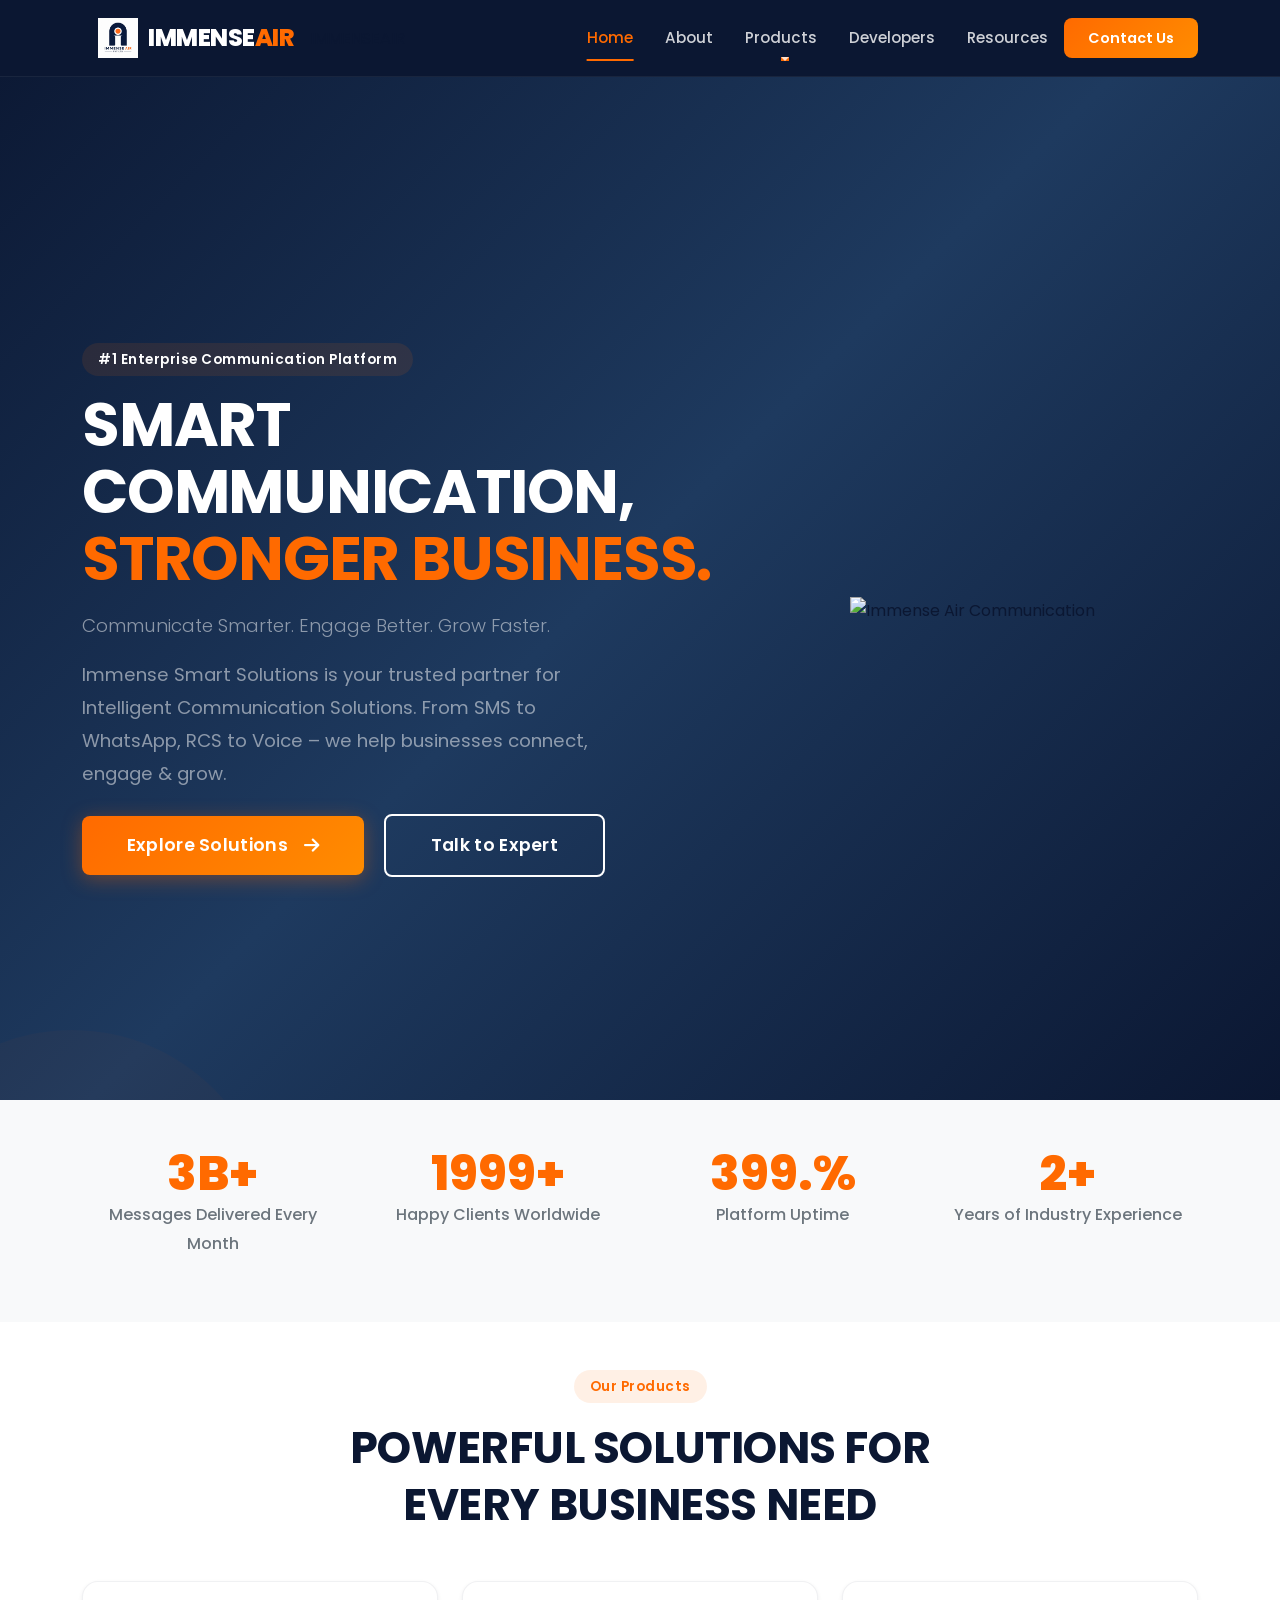
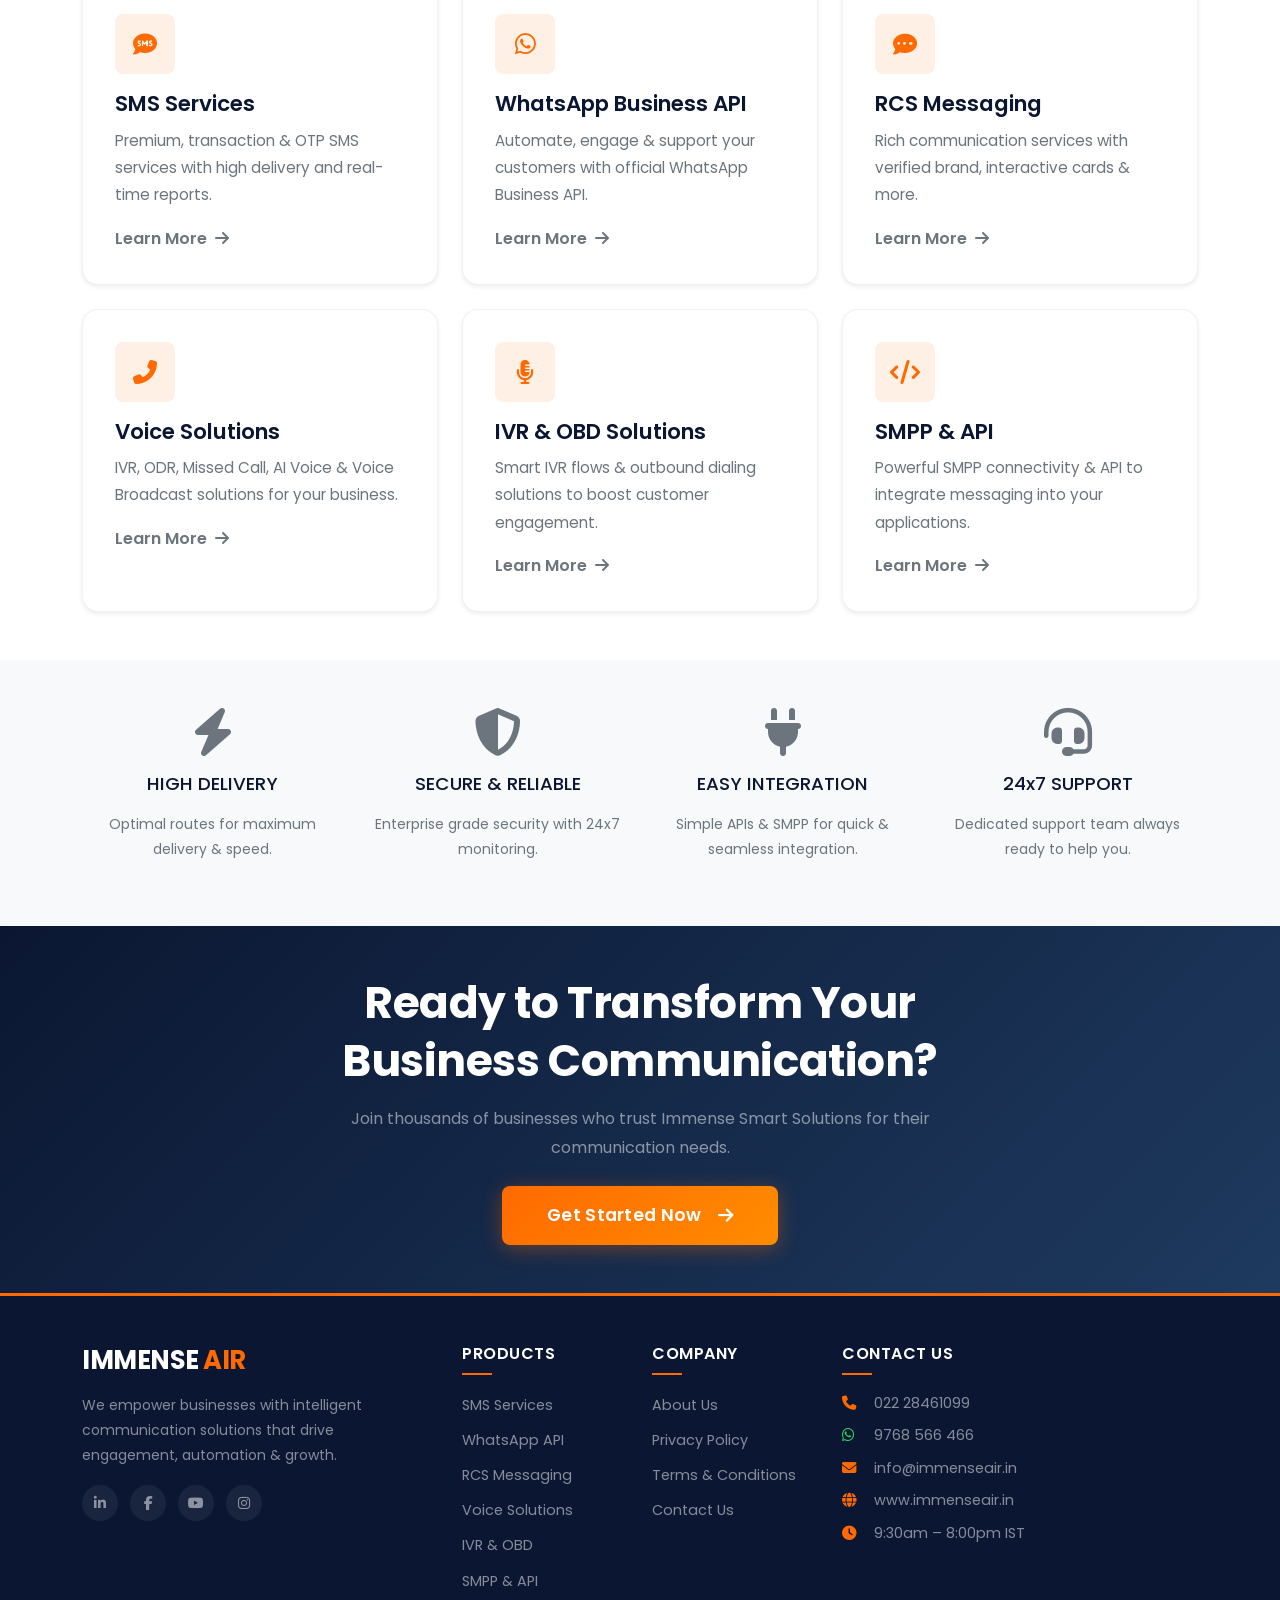
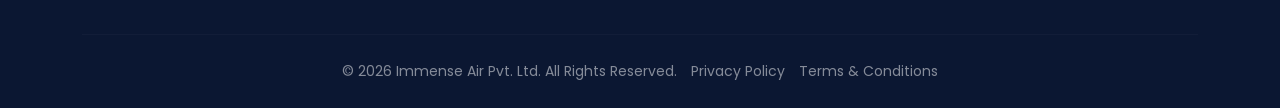
==== commit c829e9ca: "Update index.html" ====
--- a/index.html
+++ b/index.html
@@ -318,8 +318,9 @@
     <!-- ============================================
          FOOTER
          ============================================ -->
-        <!-- ============================================
-         FOOTER - LIVE DETAILS
+
+    <!-- ============================================
+         FOOTER - WITH SOCIAL LINKS
          ============================================ -->
     <footer style="background:#0B1732!important;border-top:3px solid #FF6A00;padding-top:3rem;padding-bottom:1.5rem;color:#fff;">
         <div class="container">
@@ -332,10 +333,10 @@
                         automation & growth.
                     </p>
                     <div class="mt-3">
-                        <a href="#" class="social-link" style="display:inline-block;width:36px;height:36px;line-height:36px;text-align:center;border-radius:50%;background:rgba(255,255,255,.06);transition:all .3s ease;font-size:14px;color:rgba(255,255,255,.5)!important;text-decoration:none;margin-right:8px;"><i class="fab fa-linkedin-in"></i></a>
-                        <a href="#" class="social-link" style="display:inline-block;width:36px;height:36px;line-height:36px;text-align:center;border-radius:50%;background:rgba(255,255,255,.06);transition:all .3s ease;font-size:14px;color:rgba(255,255,255,.5)!important;text-decoration:none;margin-right:8px;"><i class="fab fa-twitter"></i></a>
-                        <a href="#" class="social-link" style="display:inline-block;width:36px;height:36px;line-height:36px;text-align:center;border-radius:50%;background:rgba(255,255,255,.06);transition:all .3s ease;font-size:14px;color:rgba(255,255,255,.5)!important;text-decoration:none;margin-right:8px;"><i class="fab fa-facebook-f"></i></a>
-                        <a href="#" class="social-link" style="display:inline-block;width:36px;height:36px;line-height:36px;text-align:center;border-radius:50%;background:rgba(255,255,255,.06);transition:all .3s ease;font-size:14px;color:rgba(255,255,255,.5)!important;text-decoration:none;"><i class="fab fa-youtube"></i></a>
+                        <a href="https://in.linkedin.com/company/immense-smart-solutions" target="_blank" class="social-link" style="display:inline-block;width:36px;height:36px;line-height:36px;text-align:center;border-radius:50%;background:rgba(255,255,255,.06);transition:all .3s ease;font-size:14px;color:rgba(255,255,255,.5)!important;text-decoration:none;margin-right:8px;"><i class="fab fa-linkedin-in"></i></a>
+                        <a href="https://www.facebook.com/immensesmartsolutions/" target="_blank" class="social-link" style="display:inline-block;width:36px;height:36px;line-height:36px;text-align:center;border-radius:50%;background:rgba(255,255,255,.06);transition:all .3s ease;font-size:14px;color:rgba(255,255,255,.5)!important;text-decoration:none;margin-right:8px;"><i class="fab fa-facebook-f"></i></a>
+                        <a href="https://www.youtube.com/@immensesmartsolutions" target="_blank" class="social-link" style="display:inline-block;width:36px;height:36px;line-height:36px;text-align:center;border-radius:50%;background:rgba(255,255,255,.06);transition:all .3s ease;font-size:14px;color:rgba(255,255,255,.5)!important;text-decoration:none;margin-right:8px;"><i class="fab fa-youtube"></i></a>
+                        <a href="#" target="_blank" class="social-link" style="display:inline-block;width:36px;height:36px;line-height:36px;text-align:center;border-radius:50%;background:rgba(255,255,255,.06);transition:all .3s ease;font-size:14px;color:rgba(255,255,255,.5)!important;text-decoration:none;"><i class="fab fa-instagram"></i></a>
                     </div>
                 </div>
 
@@ -368,16 +369,24 @@
                     <h6 style="font-size:1rem;font-weight:600;color:#fff;text-transform:uppercase;letter-spacing:.5px;position:relative;padding-bottom:10px;">Contact Us</h6>
                     <ul style="list-style:none;padding-left:0;">
                         <li style="color:rgba(255,255,255,.5);font-size:.9rem;margin-bottom:8px;">
-                            <i class="fas fa-phone me-2" style="color:#FF6A00;width:20px;"></i> 022 28461099
+                            <a href="tel:02228461099" style="color:rgba(255,255,255,.5)!important;text-decoration:none;">
+                                <i class="fas fa-phone me-2" style="color:#FF6A00;width:20px;"></i> 022 28461099
+                            </a>
                         </li>
                         <li style="color:rgba(255,255,255,.5);font-size:.9rem;margin-bottom:8px;">
-                            <i class="fas fa-phone me-2" style="color:#FF6A00;width:20px;"></i> 9768 566 466
+                            <a href="https://wa.me/919768566466" target="_blank" style="color:rgba(255,255,255,.5)!important;text-decoration:none;">
+                                <i class="fab fa-whatsapp me-2" style="color:#25D366;width:20px;"></i> 9768 566 466
+                            </a>
                         </li>
                         <li style="color:rgba(255,255,255,.5);font-size:.9rem;margin-bottom:8px;">
-                            <i class="fas fa-envelope me-2" style="color:#FF6A00;width:20px;"></i> info@immenseair.in
+                            <a href="mailto:info@immenseair.in" style="color:rgba(255,255,255,.5)!important;text-decoration:none;">
+                                <i class="fas fa-envelope me-2" style="color:#FF6A00;width:20px;"></i> info@immenseair.in
+                            </a>
                         </li>
                         <li style="color:rgba(255,255,255,.5);font-size:.9rem;margin-bottom:8px;">
-                            <i class="fas fa-globe me-2" style="color:#FF6A00;width:20px;"></i> www.immenseair.in
+                            <a href="https://www.immenseair.in" target="_blank" style="color:rgba(255,255,255,.5)!important;text-decoration:none;">
+                                <i class="fas fa-globe me-2" style="color:#FF6A00;width:20px;"></i> www.immenseair.in
+                            </a>
                         </li>
                         <li style="color:rgba(255,255,255,.5);font-size:.9rem;">
                             <i class="fas fa-clock me-2" style="color:#FF6A00;width:20px;"></i> 9:30am – 8:00pm IST
@@ -395,6 +404,10 @@
             </div>
         </div>
     </footer>
+        <!-- ============================================
+         FOOTER - LIVE DETAILS
+         ============================================ -->
+   
 
     <!-- ============================================
          SCRIPTS
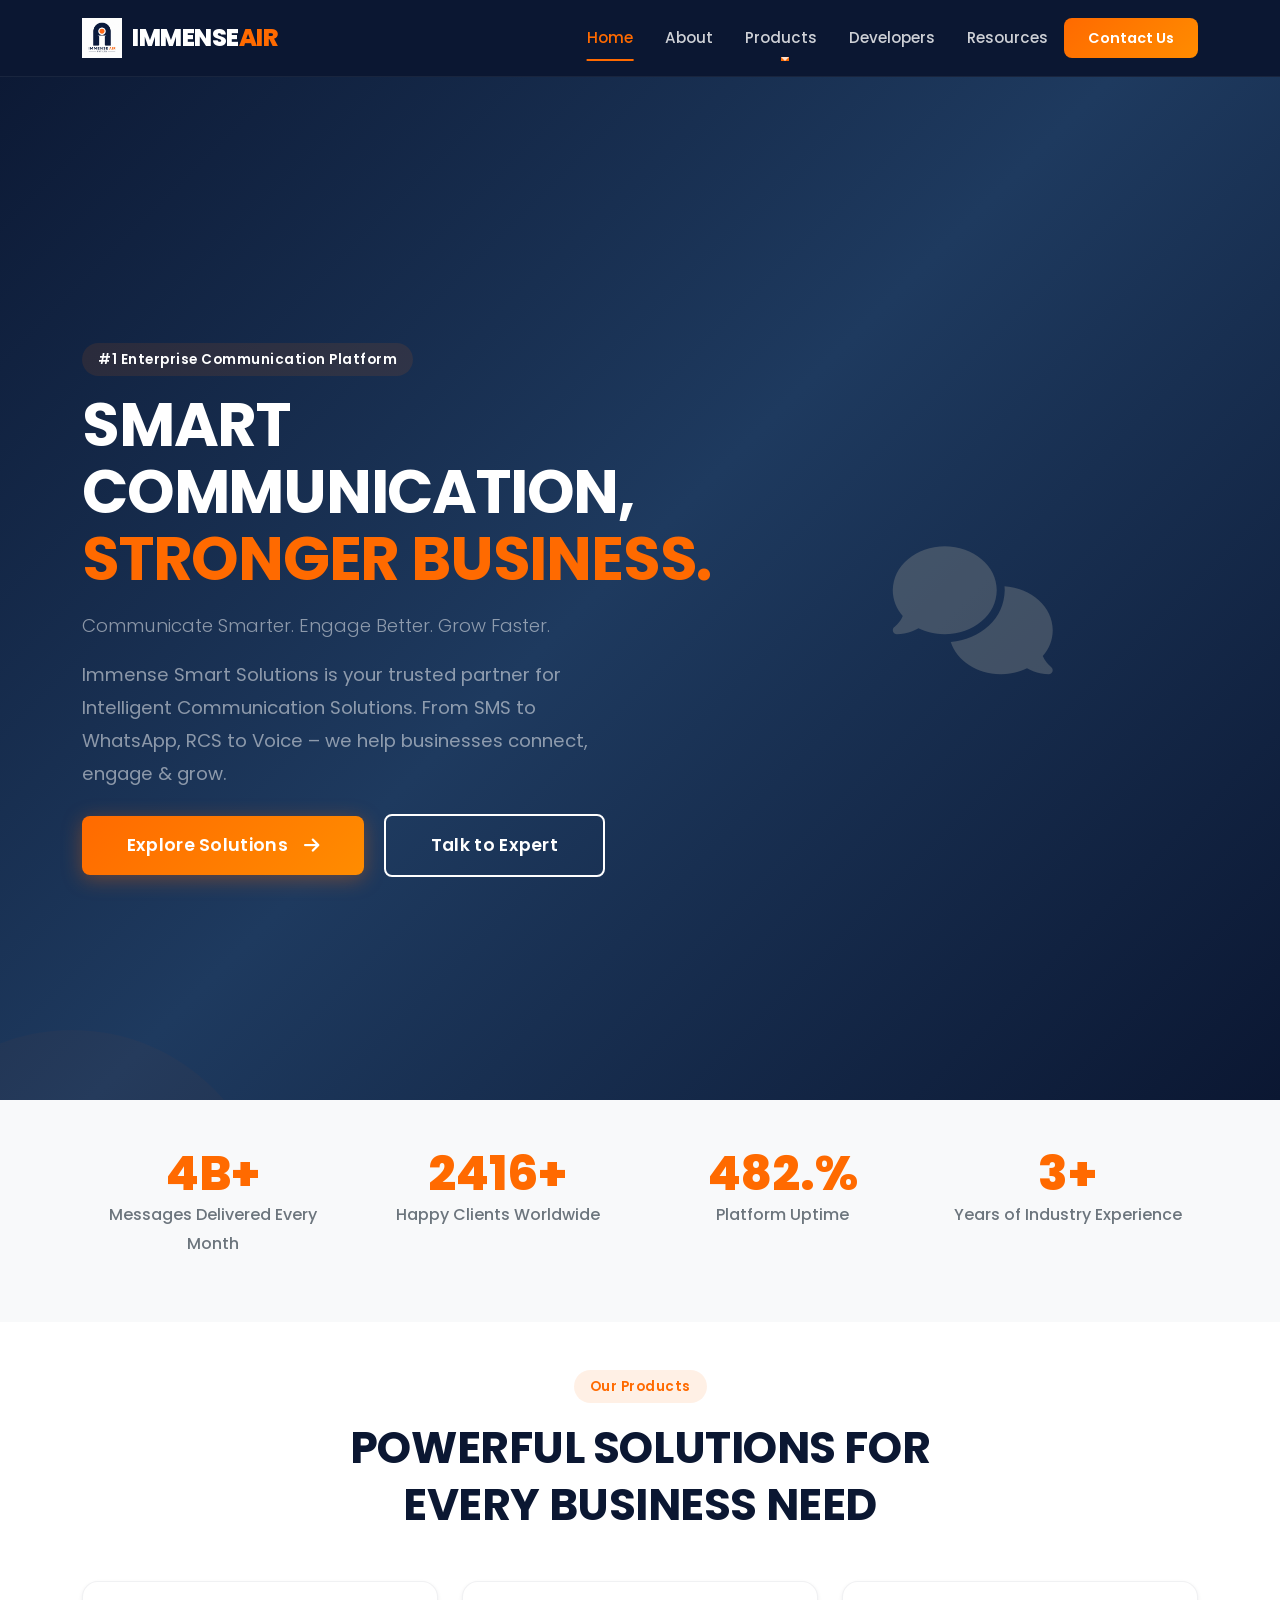
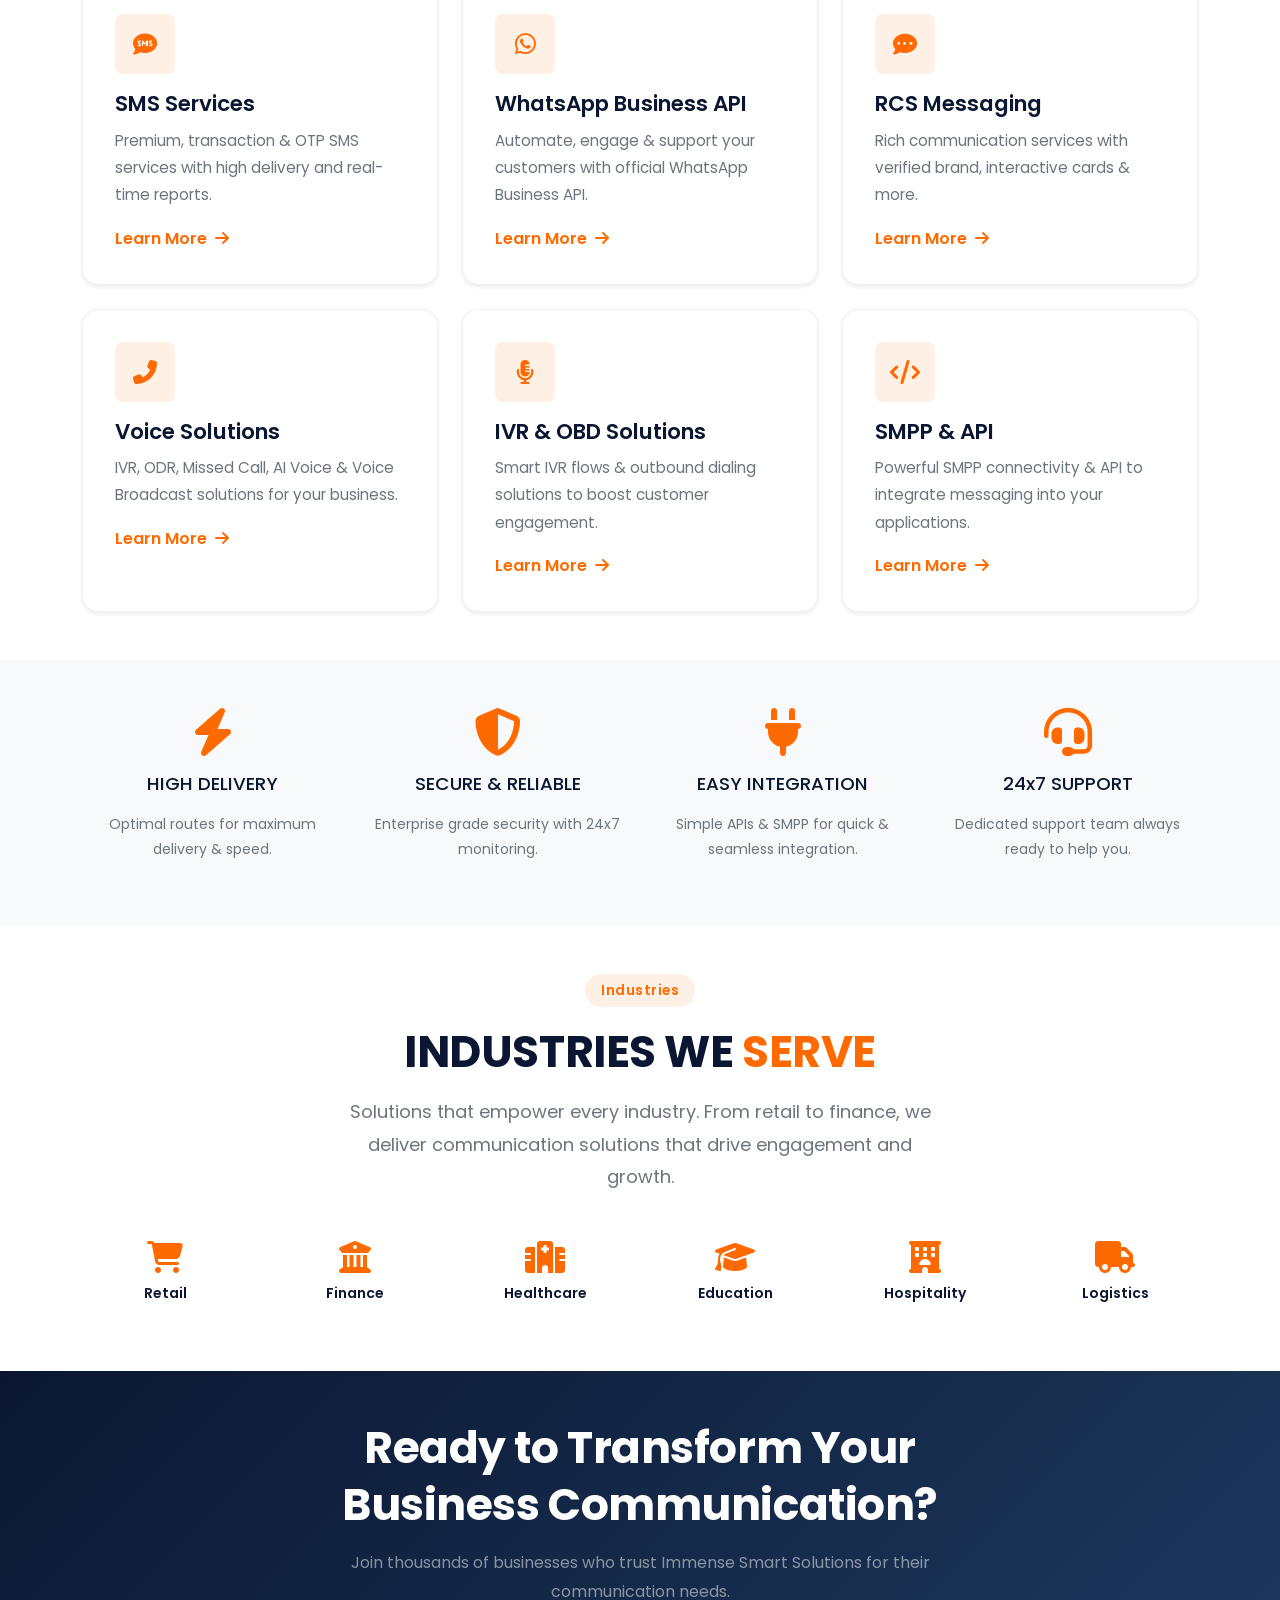
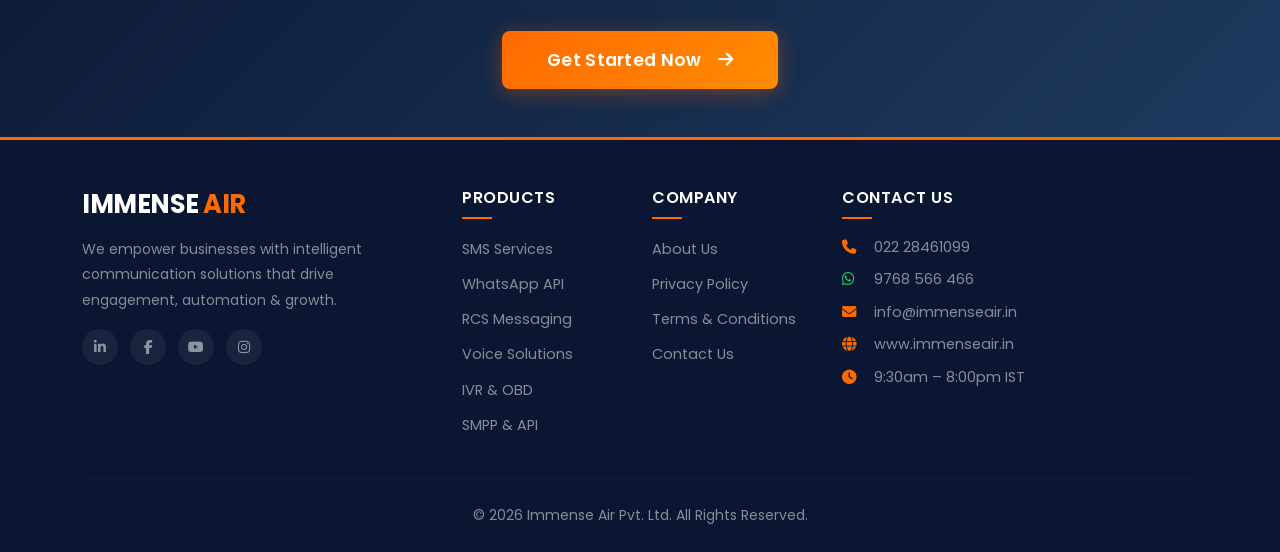
==== commit 3e4cd720: "Update index.html" ====
--- a/index.html
+++ b/index.html
@@ -32,20 +32,43 @@
         .hero-section h1{color:#fff;font-size:3.8rem;font-weight:800;line-height:1.1}
         .hero-section h1 span{color:#FF6A00}
         .hero-section p{color:rgba(255,255,255,.8);font-size:1.15rem;max-width:550px}
-        .btn-primary-custom{background:linear-gradient(135deg,#FF6A00 0%,#FF8C00 100%);color:#fff;padding:.8rem 2.2rem;border-radius:8px;font-weight:600;border:none;cursor:pointer;box-shadow:0 4px 20px rgba(255,106,0,.35);display:inline-flex;align-items:center;gap:.5rem}
+        .btn-primary-custom{background:linear-gradient(135deg,#FF6A00 0%,#FF8C00 100%);color:#fff;padding:.8rem 2.2rem;border-radius:8px;font-weight:600;border:none;cursor:pointer;box-shadow:0 4px 20px rgba(255,106,0,.35);display:inline-flex;align-items:center;gap:.5rem;text-decoration:none}
         .btn-primary-custom:hover{transform:translateY(-3px);box-shadow:0 8px 35px rgba(255,106,0,.45);color:#fff}
-        .btn-secondary-custom{background:transparent;color:#fff;padding:.8rem 2.2rem;border-radius:8px;font-weight:600;border:2px solid #fff;display:inline-flex;align-items:center;gap:.5rem}
+        .btn-secondary-custom{background:transparent;color:#fff;padding:.8rem 2.2rem;border-radius:8px;font-weight:600;border:2px solid #fff;display:inline-flex;align-items:center;gap:.5rem;text-decoration:none}
         .btn-secondary-custom:hover{background:#fff;color:#0B1732;transform:translateY(-3px)}
         .navbar{background:#0B1732!important;padding:.8rem 0;border-bottom:1px solid rgba(255,255,255,.06)}
-        .navbar .navbar-brand{color:#fff!important;font-size:1.5rem;font-weight:800;letter-spacing:-.5px;display:flex;align-items:center}
+        .navbar .navbar-brand{color:#fff!important;font-size:1.5rem;font-weight:800;letter-spacing:-.5px;display:flex;align-items:center;text-decoration:none}
         .navbar .navbar-brand span{color:#FF6A00}
         .navbar .navbar-brand img{height:35px;width:auto;margin-right:10px}
-        .navbar .nav-link{color:rgba(255,255,255,.8)!important;font-weight:500;padding:.6rem 1rem!important}
+        .navbar .nav-link{color:rgba(255,255,255,.8)!important;font-weight:500;padding:.6rem 1rem!important;text-decoration:none}
         .navbar .nav-link:hover,.navbar .nav-link.active{color:#FF6A00!important}
         .navbar .btn-nav-cta{background:linear-gradient(135deg,#FF6A00 0%,#FF8C00 100%);color:#fff!important;padding:.5rem 1.5rem!important;border-radius:8px;font-weight:600}
-        .navbar .btn-nav-cta:hover{transform:translateY(-2px);box-shadow:0 4px 20px rgba(255,106,0,.4)}
+        .navbar .btn-nav-cta:hover{transform:translateY(-2px);box-shadow:0 4px 20px rgba(255,106,0,.4);color:#fff!important}
         .hero-image{max-width:100%;height:auto;animation:float 6s ease-in-out infinite}
         @keyframes float{0%{transform:translateY(0px)}50%{transform:translateY(-20px)}100%{transform:translateY(0px)}}
+        .navbar .dropdown-menu{background:#fff;border:none;border-radius:8px;box-shadow:0 8px 32px rgba(11,23,50,.16);padding:.5rem 0;min-width:220px;margin-top:.5rem;border-top:3px solid #FF6A00}
+        .navbar .dropdown-item{color:#0B1732;font-weight:500;font-size:.9rem;padding:.6rem 1.5rem;text-decoration:none;display:block}
+        .navbar .dropdown-item:hover{background:rgba(255,106,0,.08);color:#FF6A00;padding-left:1.8rem}
+        .navbar .dropdown-item i{width:20px;color:#FF6A00;margin-right:8px}
+        .section-badge{display:inline-block;padding:.3rem 1rem;background:rgba(255,106,0,.1);color:#FF6A00;border-radius:9999px;font-size:.85rem;font-weight:600;margin-bottom:1rem;letter-spacing:.5px}
+        .stat-number{font-size:3rem;font-weight:800;color:#FF6A00;line-height:1.1;display:block}
+        .stat-label{font-size:1rem;color:#6C757D;font-weight:500}
+        .card-custom{background:#fff;border-radius:16px;padding:2rem;box-shadow:0 2px 4px rgba(11,23,50,.08);transition:all .3s ease;border:1px solid rgba(11,23,50,.06);height:100%}
+        .card-custom:hover{transform:translateY(-8px);box-shadow:0 8px 32px rgba(11,23,50,.16)}
+        .card-custom .card-icon{width:60px;height:60px;display:flex;align-items:center;justify-content:center;background:rgba(255,106,0,.1);border-radius:8px;margin-bottom:1rem;color:#FF6A00;font-size:1.5rem}
+        .bg-light-gray{background-color:#F8F9FA}
+        .text-secondary{color:#FF6A00!important}
+        .text-white-50{color:rgba(255,255,255,.5)!important}
+        .social-link{display:inline-block;width:36px;height:36px;line-height:36px;text-align:center;border-radius:50%;background:rgba(255,255,255,.06);transition:all .3s ease;font-size:14px;color:rgba(255,255,255,.5)!important;text-decoration:none}
+        .social-link:hover{background:#FF6A00;color:#fff!important;transform:translateY(-3px)}
+        .footer-links li{margin-bottom:8px;list-style:none}
+        .footer-links a{color:rgba(255,255,255,.5)!important;text-decoration:none;font-size:.9rem;transition:all .2s ease}
+        .footer-links a:hover{color:#FF6A00!important;padding-left:5px}
+        .footer-contact li{color:rgba(255,255,255,.5);font-size:.9rem;list-style:none;margin-bottom:8px}
+        .footer-contact li i{width:20px}
+        @media(max-width:992px){h1{font-size:2.8rem}.stat-number{font-size:2.5rem}}
+        @media(max-width:768px){h1{font-size:2.2rem}.stat-number{font-size:2rem}.hero-section{padding:100px 0 60px}.btn{padding:.6rem 1.5rem;font-size:.9rem}}
+        @media(max-width:576px){h1{font-size:1.8rem}.stat-number{font-size:1.6rem}.card-custom{padding:1.25rem}}
     </style>
     
     <!-- Bootstrap 5 CSS -->
@@ -68,70 +91,37 @@
 <body>
 
     <!-- ============================================
-         HEADER / NAVBAR - SAHI KARO
+         HEADER / NAVBAR
          ============================================ -->
     <header>
         <nav class="navbar navbar-expand-lg fixed-top" id="mainNav">
             <div class="container">
-                <!-- Brand / Logo -->
                 <a class="navbar-brand" href="index.html">
-                    <a class="navbar-brand" href="index.html">
-    <img src="assets/images/logo/logo.jpg" alt="Immense Air" loading="lazy">
-    IMMENSE <span>AIR</span>
-</a>
+                    <img src="assets/images/logo/logo.jpg" alt="Immense Air" loading="lazy">
                     IMMENSE <span>AIR</span>
                 </a>
-
-                <!-- Toggler Button (Mobile) -->
                 <button class="navbar-toggler" type="button" data-bs-toggle="collapse" data-bs-target="#navbarNav" 
                         aria-controls="navbarNav" aria-expanded="false" aria-label="Toggle navigation">
                     <span class="navbar-toggler-icon"></span>
                 </button>
-
-                <!-- Navbar Links -->
                 <div class="collapse navbar-collapse" id="navbarNav">
                     <ul class="navbar-nav ms-auto align-items-lg-center">
-                        <li class="nav-item">
-                            <a class="nav-link active" href="index.html">Home</a>
-                        </li>
-                        <li class="nav-item">
-                            <a class="nav-link" href="about.html">About</a>
-                        </li>
+                        <li class="nav-item"><a class="nav-link active" href="index.html">Home</a></li>
+                        <li class="nav-item"><a class="nav-link" href="about.html">About</a></li>
                         <li class="nav-item dropdown">
-                            <a class="nav-link dropdown-toggle" href="#" id="productsDropdown" 
-                               role="button" data-bs-toggle="dropdown" aria-expanded="false">
-                                Products
-                            </a>
-                            <ul class="dropdown-menu" aria-labelledby="productsDropdown">
-                                <li><a class="dropdown-item" href="products/bulk-sms.html">
-                                    <i class="fas fa-sms"></i> Bulk SMS
-                                </a></li>
-                                <li><a class="dropdown-item" href="products/whatsapp-api.html">
-                                    <i class="fab fa-whatsapp"></i> WhatsApp API
-                                </a></li>
-                                <li><a class="dropdown-item" href="products/rcs.html">
-                                    <i class="fas fa-comment-dots"></i> RCS Messaging
-                                </a></li>
-                                <li><a class="dropdown-item" href="products/voice.html">
-                                    <i class="fas fa-phone-alt"></i> Voice Solutions
-                                </a></li>
-                                <li><a class="dropdown-item" href="products/ivr-obd.html">
-                                    <i class="fas fa-microphone-alt"></i> IVR / OBD
-                                </a></li>
-                                <li><a class="dropdown-item" href="products/smpp.html">
-                                    <i class="fas fa-code"></i> SMPP API
-                                </a></li>
+                            <a class="nav-link dropdown-toggle" href="#" id="productsDropdown" data-bs-toggle="dropdown">Products</a>
+                            <ul class="dropdown-menu">
+                                <li><a class="dropdown-item" href="products/bulk-sms.html"><i class="fas fa-sms"></i> Bulk SMS</a></li>
+                                <li><a class="dropdown-item" href="products/whatsapp-api.html"><i class="fab fa-whatsapp"></i> WhatsApp API</a></li>
+                                <li><a class="dropdown-item" href="products/rcs.html"><i class="fas fa-comment-dots"></i> RCS Messaging</a></li>
+                                <li><a class="dropdown-item" href="products/voice.html"><i class="fas fa-phone-alt"></i> Voice Solutions</a></li>
+                                <li><a class="dropdown-item" href="products/ivr-obd.html"><i class="fas fa-microphone-alt"></i> IVR / OBD</a></li>
+                                <li><a class="dropdown-item" href="products/smpp.html"><i class="fas fa-code"></i> SMPP API</a></li>
                             </ul>
                         </li>
-                        <li class="nav-item">
-                            <a class="nav-link" href="developers.html">Developers</a>
-                        </li>
-                        <li class="nav-item">
-                            <a class="nav-link" href="resources.html">Resources</a>
-                        </li>
-                        <li class="nav-item">
-                            <a class="nav-link btn-nav-cta" href="contact.html">Contact Us</a>
-                        </li>
+                        <li class="nav-item"><a class="nav-link" href="developers.html">Developers</a></li>
+                        <li class="nav-item"><a class="nav-link" href="resources.html">Resources</a></li>
+                        <li class="nav-item"><a class="nav-link btn-nav-cta" href="contact.html">Contact Us</a></li>
                     </ul>
                 </div>
             </div>
@@ -139,275 +129,289 @@
     </header>
 
     <!-- ============================================
-         HERO SECTION - YAHAN IMAGE AAYEGI
-         ============================================ -->
-    <section class="hero-section" id="hero">
-        <div class="container">
-            <div class="row align-items-center" style="min-height: 100vh; padding-top: 80px;">
-                <!-- Left Side - Text -->
-                <div class="col-lg-7">
-                    <span class="section-badge text-white">#1 Enterprise Communication Platform</span>
-                    <h1 class="display-3 fw-bold text-white">
-                        SMART COMMUNICATION, <br>
-                        <span>STRONGER BUSINESS.</span>
-                    </h1>
-                    <p class="lead text-white-50">
-                        Communicate Smarter. Engage Better. Grow Faster.
-                    </p>
-                    <p class="text-white-50">
-                        Immense Smart Solutions is your trusted partner for Intelligent Communication Solutions. 
-                        From SMS to WhatsApp, RCS to Voice – we help businesses connect, engage & grow.
-                    </p>
-                    <div class="mt-4">
-                        <a href="contact.html" class="btn btn-primary-custom btn-lg me-3">
-                            Explore Solutions <i class="fas fa-arrow-right ms-2"></i>
-                        </a>
-                        <a href="contact.html" class="btn btn-secondary-custom btn-lg">
-                            Talk to Expert
-                        </a>
-                    </div>
-                </div>
-                
-                <!-- Right Side - Hero Image -->
-                <div class="col-lg-5 text-center">
-                    <img src="assets/images/hero/hero-image.png" alt="Immense Air Communication" loading="lazy" class="img-fluid hero-image">
-                </div>
-            </div>
-        </div>
-    </section>
+         PAGE CONTENT - HOMEPAGE
+         ============================================ -->
+    <main>
+
+        <!-- ===== HERO SECTION ===== -->
+        <section class="hero-section" id="hero">
+            <div class="container">
+                <div class="row align-items-center" style="min-height: 100vh; padding-top: 80px;">
+                    <div class="col-lg-7">
+                        <span class="section-badge text-white">#1 Enterprise Communication Platform</span>
+                        <h1 class="display-3 fw-bold text-white">
+                            SMART COMMUNICATION, <br>
+                            <span>STRONGER BUSINESS.</span>
+                        </h1>
+                        <p class="lead text-white-50">Communicate Smarter. Engage Better. Grow Faster.</p>
+                        <p class="text-white-50">Immense Smart Solutions is your trusted partner for Intelligent Communication Solutions. From SMS to WhatsApp, RCS to Voice – we help businesses connect, engage & grow.</p>
+                        <div class="mt-4">
+                            <a href="contact.html" class="btn btn-primary-custom btn-lg me-3">Explore Solutions <i class="fas fa-arrow-right ms-2"></i></a>
+                            <a href="contact.html" class="btn btn-secondary-custom btn-lg">Talk to Expert</a>
+                        </div>
+                    </div>
+                    <div class="col-lg-5 text-center">
+                        <i class="fas fa-comments fa-8x text-secondary opacity-50"></i>
+                    </div>
+                </div>
+            </div>
+        </section>
+
+        <!-- ===== STATS SECTION ===== -->
+        <section class="py-5 bg-light-gray">
+            <div class="container">
+                <div class="row text-center">
+                    <div class="col-lg-3 col-md-6 mb-4 mb-lg-0">
+                        <span class="stat-number">10B+</span>
+                        <p class="stat-label">Messages Delivered Every Month</p>
+                    </div>
+                    <div class="col-lg-3 col-md-6 mb-4 mb-lg-0">
+                        <span class="stat-number">5000+</span>
+                        <p class="stat-label">Happy Clients Worldwide</p>
+                    </div>
+                    <div class="col-lg-3 col-md-6 mb-4 mb-lg-0">
+                        <span class="stat-number">99.9%</span>
+                        <p class="stat-label">Platform Uptime</p>
+                    </div>
+                    <div class="col-lg-3 col-md-6 mb-4 mb-lg-0">
+                        <span class="stat-number">7+</span>
+                        <p class="stat-label">Years of Industry Experience</p>
+                    </div>
+                </div>
+            </div>
+        </section>
+
+        <!-- ===== PRODUCTS SECTION ===== -->
+        <section class="py-5" id="products">
+            <div class="container">
+                <div class="text-center mb-5">
+                    <span class="section-badge">Our Products</span>
+                    <h2 class="section-title" style="font-size:2.75rem;font-weight:700;color:#0B1732;">POWERFUL SOLUTIONS FOR <br>EVERY BUSINESS NEED</h2>
+                </div>
+                <div class="row g-4">
+                    <div class="col-lg-4 col-md-6">
+                        <div class="card-custom">
+                            <div class="card-icon"><i class="fas fa-sms"></i></div>
+                            <h4 style="font-size:1.35rem;font-weight:600;">SMS Services</h4>
+                            <p style="font-size:.95rem;color:#6C757D;">Premium, transaction & OTP SMS services with high delivery and real-time reports.</p>
+                            <a href="products/bulk-sms.html" class="text-secondary fw-semibold" style="color:#FF6A00!important;text-decoration:none;">Learn More <i class="fas fa-arrow-right ms-1"></i></a>
+                        </div>
+                    </div>
+                    <div class="col-lg-4 col-md-6">
+                        <div class="card-custom">
+                            <div class="card-icon"><i class="fab fa-whatsapp"></i></div>
+                            <h4 style="font-size:1.35rem;font-weight:600;">WhatsApp Business API</h4>
+                            <p style="font-size:.95rem;color:#6C757D;">Automate, engage & support your customers with official WhatsApp Business API.</p>
+                            <a href="products/whatsapp-api.html" class="text-secondary fw-semibold" style="color:#FF6A00!important;text-decoration:none;">Learn More <i class="fas fa-arrow-right ms-1"></i></a>
+                        </div>
+                    </div>
+                    <div class="col-lg-4 col-md-6">
+                        <div class="card-custom">
+                            <div class="card-icon"><i class="fas fa-comment-dots"></i></div>
+                            <h4 style="font-size:1.35rem;font-weight:600;">RCS Messaging</h4>
+                            <p style="font-size:.95rem;color:#6C757D;">Rich communication services with verified brand, interactive cards & more.</p>
+                            <a href="products/rcs.html" class="text-secondary fw-semibold" style="color:#FF6A00!important;text-decoration:none;">Learn More <i class="fas fa-arrow-right ms-1"></i></a>
+                        </div>
+                    </div>
+                    <div class="col-lg-4 col-md-6">
+                        <div class="card-custom">
+                            <div class="card-icon"><i class="fas fa-phone-alt"></i></div>
+                            <h4 style="font-size:1.35rem;font-weight:600;">Voice Solutions</h4>
+                            <p style="font-size:.95rem;color:#6C757D;">IVR, ODR, Missed Call, AI Voice & Voice Broadcast solutions for your business.</p>
+                            <a href="products/voice.html" class="text-secondary fw-semibold" style="color:#FF6A00!important;text-decoration:none;">Learn More <i class="fas fa-arrow-right ms-1"></i></a>
+                        </div>
+                    </div>
+                    <div class="col-lg-4 col-md-6">
+                        <div class="card-custom">
+                            <div class="card-icon"><i class="fas fa-microphone-alt"></i></div>
+                            <h4 style="font-size:1.35rem;font-weight:600;">IVR & OBD Solutions</h4>
+                            <p style="font-size:.95rem;color:#6C757D;">Smart IVR flows & outbound dialing solutions to boost customer engagement.</p>
+                            <a href="products/ivr-obd.html" class="text-secondary fw-semibold" style="color:#FF6A00!important;text-decoration:none;">Learn More <i class="fas fa-arrow-right ms-1"></i></a>
+                        </div>
+                    </div>
+                    <div class="col-lg-4 col-md-6">
+                        <div class="card-custom">
+                            <div class="card-icon"><i class="fas fa-code"></i></div>
+                            <h4 style="font-size:1.35rem;font-weight:600;">SMPP & API</h4>
+                            <p style="font-size:.95rem;color:#6C757D;">Powerful SMPP connectivity & API to integrate messaging into your applications.</p>
+                            <a href="products/smpp.html" class="text-secondary fw-semibold" style="color:#FF6A00!important;text-decoration:none;">Learn More <i class="fas fa-arrow-right ms-1"></i></a>
+                        </div>
+                    </div>
+                </div>
+            </div>
+        </section>
+
+        <!-- ===== FEATURES SECTION ===== -->
+        <section class="py-5 bg-light-gray">
+            <div class="container">
+                <div class="row g-4">
+                    <div class="col-lg-3 col-md-6 text-center">
+                        <i class="fas fa-bolt fa-3x text-secondary mb-3" style="color:#FF6A00!important;"></i>
+                        <h5 style="font-size:1.15rem;font-weight:500;">HIGH DELIVERY</h5>
+                        <p class="small" style="font-size:.875rem;color:#6C757D;">Optimal routes for maximum delivery & speed.</p>
+                    </div>
+                    <div class="col-lg-3 col-md-6 text-center">
+                        <i class="fas fa-shield-alt fa-3x text-secondary mb-3" style="color:#FF6A00!important;"></i>
+                        <h5 style="font-size:1.15rem;font-weight:500;">SECURE & RELIABLE</h5>
+                        <p class="small" style="font-size:.875rem;color:#6C757D;">Enterprise grade security with 24x7 monitoring.</p>
+                    </div>
+                    <div class="col-lg-3 col-md-6 text-center">
+                        <i class="fas fa-plug fa-3x text-secondary mb-3" style="color:#FF6A00!important;"></i>
+                        <h5 style="font-size:1.15rem;font-weight:500;">EASY INTEGRATION</h5>
+                        <p class="small" style="font-size:.875rem;color:#6C757D;">Simple APIs & SMPP for quick & seamless integration.</p>
+                    </div>
+                    <div class="col-lg-3 col-md-6 text-center">
+                        <i class="fas fa-headset fa-3x text-secondary mb-3" style="color:#FF6A00!important;"></i>
+                        <h5 style="font-size:1.15rem;font-weight:500;">24x7 SUPPORT</h5>
+                        <p class="small" style="font-size:.875rem;color:#6C757D;">Dedicated support team always ready to help you.</p>
+                    </div>
+                </div>
+            </div>
+        </section>
+
+        <!-- ===== INDUSTRIES SECTION ===== -->
+        <section class="py-5">
+            <div class="container">
+                <div class="text-center mb-5">
+                    <span class="section-badge">Industries</span>
+                    <h2 class="section-title" style="font-size:2.75rem;font-weight:700;color:#0B1732;">INDUSTRIES WE <span class="text-secondary" style="color:#FF6A00!important;">SERVE</span></h2>
+                    <p class="section-subtitle" style="font-size:1.125rem;color:#6C757D;max-width:600px;margin:0 auto 2rem;">Solutions that empower every industry. From retail to finance, we deliver communication solutions that drive engagement and growth.</p>
+                </div>
+                <div class="row g-4">
+                    <div class="col-lg-2 col-md-4 col-6 text-center">
+                        <i class="fas fa-shopping-cart fa-2x text-secondary mb-2" style="color:#FF6A00!important;"></i>
+                        <p class="small fw-semibold" style="font-size:.875rem;font-weight:600;color:#0B1732;">Retail</p>
+                    </div>
+                    <div class="col-lg-2 col-md-4 col-6 text-center">
+                        <i class="fas fa-university fa-2x text-secondary mb-2" style="color:#FF6A00!important;"></i>
+                        <p class="small fw-semibold" style="font-size:.875rem;font-weight:600;color:#0B1732;">Finance</p>
+                    </div>
+                    <div class="col-lg-2 col-md-4 col-6 text-center">
+                        <i class="fas fa-hospital fa-2x text-secondary mb-2" style="color:#FF6A00!important;"></i>
+                        <p class="small fw-semibold" style="font-size:.875rem;font-weight:600;color:#0B1732;">Healthcare</p>
+                    </div>
+                    <div class="col-lg-2 col-md-4 col-6 text-center">
+                        <i class="fas fa-graduation-cap fa-2x text-secondary mb-2" style="color:#FF6A00!important;"></i>
+                        <p class="small fw-semibold" style="font-size:.875rem;font-weight:600;color:#0B1732;">Education</p>
+                    </div>
+                    <div class="col-lg-2 col-md-4 col-6 text-center">
+                        <i class="fas fa-hotel fa-2x text-secondary mb-2" style="color:#FF6A00!important;"></i>
+                        <p class="small fw-semibold" style="font-size:.875rem;font-weight:600;color:#0B1732;">Hospitality</p>
+                    </div>
+                    <div class="col-lg-2 col-md-4 col-6 text-center">
+                        <i class="fas fa-truck fa-2x text-secondary mb-2" style="color:#FF6A00!important;"></i>
+                        <p class="small fw-semibold" style="font-size:.875rem;font-weight:600;color:#0B1732;">Logistics</p>
+                    </div>
+                </div>
+            </div>
+        </section>
+
+        <!-- ===== CTA SECTION ===== -->
+        <section class="py-5" style="background:linear-gradient(135deg,#0B1732 0%,#1E3A5F 100%);">
+            <div class="container text-center">
+                <h2 class="text-white" style="color:#fff!important;font-size:2.75rem;font-weight:700;">Ready to Transform Your <br>Business Communication?</h2>
+                <p class="text-white-50 mb-4" style="max-width:600px;margin-left:auto;margin-right:auto;color:rgba(255,255,255,.5)!important;">Join thousands of businesses who trust Immense Smart Solutions for their communication needs.</p>
+                <a href="contact.html" class="btn btn-primary-custom btn-lg">Get Started Now <i class="fas fa-arrow-right ms-2"></i></a>
+            </div>
+        </section>
+
+    </main>
 
     <!-- ============================================
-         STATS SECTION
-         ============================================ -->
-    <section class="py-5 bg-light-gray">
-        <div class="container">
-            <div class="row text-center">
-                <div class="col-lg-3 col-md-6 mb-4 mb-lg-0">
-                    <span class="stat-number">10B+</span>
-                    <p class="stat-label">Messages Delivered Every Month</p>
-                </div>
-                <div class="col-lg-3 col-md-6 mb-4 mb-lg-0">
-                    <span class="stat-number">5000+</span>
-                    <p class="stat-label">Happy Clients Worldwide</p>
-                </div>
-                <div class="col-lg-3 col-md-6 mb-4 mb-lg-0">
-                    <span class="stat-number">99.9%</span>
-                    <p class="stat-label">Platform Uptime</p>
-                </div>
-                <div class="col-lg-3 col-md-6 mb-4 mb-lg-0">
-                    <span class="stat-number">7+</span>
-                    <p class="stat-label">Years of Industry Experience</p>
-                </div>
-            </div>
-        </div>
-    </section>
-
-    <!-- ============================================
-         PRODUCTS SECTION
-         ============================================ -->
-    <section class="py-5" id="products">
-        <div class="container">
-            <div class="text-center mb-5">
-                <span class="section-badge">Our Products</span>
-                <h2 class="section-title">POWERFUL SOLUTIONS FOR <br>EVERY BUSINESS NEED</h2>
-            </div>
-            <div class="row g-4">
-                <!-- Product 1 -->
-                <div class="col-lg-4 col-md-6">
-                    <div class="card-custom">
-                        <div class="card-icon"><i class="fas fa-sms"></i></div>
-                        <h4>SMS Services</h4>
-                        <p>Premium, transaction & OTP SMS services with high delivery and real-time reports.</p>
-                        <a href="products/bulk-sms.html" class="text-secondary fw-semibold">Learn More <i class="fas fa-arrow-right ms-1"></i></a>
-                    </div>
-                </div>
-                <!-- Product 2 -->
-                <div class="col-lg-4 col-md-6">
-                    <div class="card-custom">
-                        <div class="card-icon"><i class="fab fa-whatsapp"></i></div>
-                        <h4>WhatsApp Business API</h4>
-                        <p>Automate, engage & support your customers with official WhatsApp Business API.</p>
-                        <a href="products/whatsapp-api.html" class="text-secondary fw-semibold">Learn More <i class="fas fa-arrow-right ms-1"></i></a>
-                    </div>
-                </div>
-                <!-- Product 3 -->
-                <div class="col-lg-4 col-md-6">
-                    <div class="card-custom">
-                        <div class="card-icon"><i class="fas fa-comment-dots"></i></div>
-                        <h4>RCS Messaging</h4>
-                        <p>Rich communication services with verified brand, interactive cards & more.</p>
-                        <a href="products/rcs.html" class="text-secondary fw-semibold">Learn More <i class="fas fa-arrow-right ms-1"></i></a>
-                    </div>
-                </div>
-                <!-- Product 4 -->
-                <div class="col-lg-4 col-md-6">
-                    <div class="card-custom">
-                        <div class="card-icon"><i class="fas fa-phone-alt"></i></div>
-                        <h4>Voice Solutions</h4>
-                        <p>IVR, ODR, Missed Call, AI Voice & Voice Broadcast solutions for your business.</p>
-                        <a href="products/voice.html" class="text-secondary fw-semibold">Learn More <i class="fas fa-arrow-right ms-1"></i></a>
-                    </div>
-                </div>
-                <!-- Product 5 -->
-                <div class="col-lg-4 col-md-6">
-                    <div class="card-custom">
-                        <div class="card-icon"><i class="fas fa-microphone-alt"></i></div>
-                        <h4>IVR & OBD Solutions</h4>
-                        <p>Smart IVR flows & outbound dialing solutions to boost customer engagement.</p>
-                        <a href="products/ivr-obd.html" class="text-secondary fw-semibold">Learn More <i class="fas fa-arrow-right ms-1"></i></a>
-                    </div>
-                </div>
-                <!-- Product 6 -->
-                <div class="col-lg-4 col-md-6">
-                    <div class="card-custom">
-                        <div class="card-icon"><i class="fas fa-code"></i></div>
-                        <h4>SMPP & API</h4>
-                        <p>Powerful SMPP connectivity & API to integrate messaging into your applications.</p>
-                        <a href="products/smpp.html" class="text-secondary fw-semibold">Learn More <i class="fas fa-arrow-right ms-1"></i></a>
-                    </div>
-                </div>
-            </div>
-        </div>
-    </section>
-
-    <!-- ============================================
-         FEATURES SECTION
-         ============================================ -->
-    <section class="py-5 bg-light-gray">
-        <div class="container">
-            <div class="row g-4">
-                <div class="col-lg-3 col-md-6 text-center">
-                    <i class="fas fa-bolt fa-3x text-secondary mb-3"></i>
-                    <h5>HIGH DELIVERY</h5>
-                    <p class="small">Optimal routes for maximum delivery & speed.</p>
-                </div>
-                <div class="col-lg-3 col-md-6 text-center">
-                    <i class="fas fa-shield-alt fa-3x text-secondary mb-3"></i>
-                    <h5>SECURE & RELIABLE</h5>
-                    <p class="small">Enterprise grade security with 24x7 monitoring.</p>
-                </div>
-                <div class="col-lg-3 col-md-6 text-center">
-                    <i class="fas fa-plug fa-3x text-secondary mb-3"></i>
-                    <h5>EASY INTEGRATION</h5>
-                    <p class="small">Simple APIs & SMPP for quick & seamless integration.</p>
-                </div>
-                <div class="col-lg-3 col-md-6 text-center">
-                    <i class="fas fa-headset fa-3x text-secondary mb-3"></i>
-                    <h5>24x7 SUPPORT</h5>
-                    <p class="small">Dedicated support team always ready to help you.</p>
-                </div>
-            </div>
-        </div>
-    </section>
-
-    <!-- ============================================
-         CTA SECTION
-         ============================================ -->
-    <section class="py-5" style="background: var(--gradient-primary);">
-        <div class="container text-center">
-            <h2 class="text-white">Ready to Transform Your <br>Business Communication?</h2>
-            <p class="text-white-50 mb-4" style="max-width: 600px; margin-left: auto; margin-right: auto;">
-                Join thousands of businesses who trust Immense Smart Solutions for their communication needs.
-            </p>
-            <a href="contact.html" class="btn btn-primary-custom btn-lg">
-                Get Started Now <i class="fas fa-arrow-right ms-2"></i>
-            </a>
-        </div>
-    </section>
-
-    <!-- ============================================
-         FOOTER
-         ============================================ -->
-
-    <!-- ============================================
-         FOOTER - WITH SOCIAL LINKS
-         ============================================ -->
-    <footer style="background:#0B1732!important;border-top:3px solid #FF6A00;padding-top:3rem;padding-bottom:1.5rem;color:#fff;">
-        <div class="container">
-            <div class="row g-4">
-                <!-- Company Info -->
-                <div class="col-lg-4 col-md-6">
-                    <h4 style="font-size:1.6rem;font-weight:700;color:#fff;letter-spacing:-.5px;">IMMENSE <span style="color:#FF6A00;">AIR</span></h4>
-                    <p style="color:rgba(255,255,255,.5);font-size:.875rem;max-width:350px;margin-top:.75rem;">
-                        We empower businesses with intelligent communication solutions that drive engagement, 
-                        automation & growth.
-                    </p>
-                    <div class="mt-3">
-                        <a href="https://in.linkedin.com/company/immense-smart-solutions" target="_blank" class="social-link" style="display:inline-block;width:36px;height:36px;line-height:36px;text-align:center;border-radius:50%;background:rgba(255,255,255,.06);transition:all .3s ease;font-size:14px;color:rgba(255,255,255,.5)!important;text-decoration:none;margin-right:8px;"><i class="fab fa-linkedin-in"></i></a>
-                        <a href="https://www.facebook.com/immensesmartsolutions/" target="_blank" class="social-link" style="display:inline-block;width:36px;height:36px;line-height:36px;text-align:center;border-radius:50%;background:rgba(255,255,255,.06);transition:all .3s ease;font-size:14px;color:rgba(255,255,255,.5)!important;text-decoration:none;margin-right:8px;"><i class="fab fa-facebook-f"></i></a>
-                        <a href="https://www.youtube.com/@immensesmartsolutions" target="_blank" class="social-link" style="display:inline-block;width:36px;height:36px;line-height:36px;text-align:center;border-radius:50%;background:rgba(255,255,255,.06);transition:all .3s ease;font-size:14px;color:rgba(255,255,255,.5)!important;text-decoration:none;margin-right:8px;"><i class="fab fa-youtube"></i></a>
-                        <a href="#" target="_blank" class="social-link" style="display:inline-block;width:36px;height:36px;line-height:36px;text-align:center;border-radius:50%;background:rgba(255,255,255,.06);transition:all .3s ease;font-size:14px;color:rgba(255,255,255,.5)!important;text-decoration:none;"><i class="fab fa-instagram"></i></a>
-                    </div>
-                </div>
-
-                <!-- Products Links -->
-                <div class="col-lg-2 col-md-6">
-                    <h6 style="font-size:1rem;font-weight:600;color:#fff;text-transform:uppercase;letter-spacing:.5px;position:relative;padding-bottom:10px;">Products</h6>
-                    <ul style="list-style:none;padding-left:0;">
-                        <li style="margin-bottom:8px;"><a href="products/bulk-sms.html" style="color:rgba(255,255,255,.5)!important;text-decoration:none;font-size:.9rem;">SMS Services</a></li>
-                        <li style="margin-bottom:8px;"><a href="products/whatsapp-api.html" style="color:rgba(255,255,255,.5)!important;text-decoration:none;font-size:.9rem;">WhatsApp API</a></li>
-                        <li style="margin-bottom:8px;"><a href="products/rcs.html" style="color:rgba(255,255,255,.5)!important;text-decoration:none;font-size:.9rem;">RCS Messaging</a></li>
-                        <li style="margin-bottom:8px;"><a href="products/voice.html" style="color:rgba(255,255,255,.5)!important;text-decoration:none;font-size:.9rem;">Voice Solutions</a></li>
-                        <li style="margin-bottom:8px;"><a href="products/ivr-obd.html" style="color:rgba(255,255,255,.5)!important;text-decoration:none;font-size:.9rem;">IVR & OBD</a></li>
-                        <li style="margin-bottom:8px;"><a href="products/smpp.html" style="color:rgba(255,255,255,.5)!important;text-decoration:none;font-size:.9rem;">SMPP & API</a></li>
-                    </ul>
-                </div>
-
-                <!-- Company Links -->
-                <div class="col-lg-2 col-md-6">
-                    <h6 style="font-size:1rem;font-weight:600;color:#fff;text-transform:uppercase;letter-spacing:.5px;position:relative;padding-bottom:10px;">Company</h6>
-                    <ul style="list-style:none;padding-left:0;">
-                        <li style="margin-bottom:8px;"><a href="about.html" style="color:rgba(255,255,255,.5)!important;text-decoration:none;font-size:.9rem;">About Us</a></li>
-                        <li style="margin-bottom:8px;"><a href="privacy-policy.html" style="color:rgba(255,255,255,.5)!important;text-decoration:none;font-size:.9rem;">Privacy Policy</a></li>
-                        <li style="margin-bottom:8px;"><a href="terms.html" style="color:rgba(255,255,255,.5)!important;text-decoration:none;font-size:.9rem;">Terms & Conditions</a></li>
-                        <li style="margin-bottom:8px;"><a href="contact.html" style="color:rgba(255,255,255,.5)!important;text-decoration:none;font-size:.9rem;">Contact Us</a></li>
-                    </ul>
-                </div>
-
-                <!-- Contact Info -->
-                <div class="col-lg-4 col-md-6">
-                    <h6 style="font-size:1rem;font-weight:600;color:#fff;text-transform:uppercase;letter-spacing:.5px;position:relative;padding-bottom:10px;">Contact Us</h6>
-                    <ul style="list-style:none;padding-left:0;">
-                        <li style="color:rgba(255,255,255,.5);font-size:.9rem;margin-bottom:8px;">
-                            <a href="tel:02228461099" style="color:rgba(255,255,255,.5)!important;text-decoration:none;">
-                                <i class="fas fa-phone me-2" style="color:#FF6A00;width:20px;"></i> 022 28461099
-                            </a>
-                        </li>
-                        <li style="color:rgba(255,255,255,.5);font-size:.9rem;margin-bottom:8px;">
-                            <a href="https://wa.me/919768566466" target="_blank" style="color:rgba(255,255,255,.5)!important;text-decoration:none;">
-                                <i class="fab fa-whatsapp me-2" style="color:#25D366;width:20px;"></i> 9768 566 466
-                            </a>
-                        </li>
-                        <li style="color:rgba(255,255,255,.5);font-size:.9rem;margin-bottom:8px;">
-                            <a href="mailto:info@immenseair.in" style="color:rgba(255,255,255,.5)!important;text-decoration:none;">
-                                <i class="fas fa-envelope me-2" style="color:#FF6A00;width:20px;"></i> info@immenseair.in
-                            </a>
-                        </li>
-                        <li style="color:rgba(255,255,255,.5);font-size:.9rem;margin-bottom:8px;">
-                            <a href="https://www.immenseair.in" target="_blank" style="color:rgba(255,255,255,.5)!important;text-decoration:none;">
-                                <i class="fas fa-globe me-2" style="color:#FF6A00;width:20px;"></i> www.immenseair.in
-                            </a>
-                        </li>
-                        <li style="color:rgba(255,255,255,.5);font-size:.9rem;">
-                            <i class="fas fa-clock me-2" style="color:#FF6A00;width:20px;"></i> 9:30am – 8:00pm IST
-                        </li>
-                    </ul>
-                </div>
-            </div>
-            <hr style="border-color:rgba(255,255,255,.1);margin:1.5rem 0;">
-            <div class="text-center">
-                <p style="color:rgba(255,255,255,.5);font-size:.875rem;margin-bottom:0;">
-                    &copy; 2026 Immense Air Pvt. Ltd. All Rights Reserved. 
-                    <a href="privacy-policy.html" style="color:rgba(255,255,255,.5)!important;text-decoration:none;margin-left:10px;">Privacy Policy</a> 
-                    <a href="terms.html" style="color:rgba(255,255,255,.5)!important;text-decoration:none;margin-left:10px;">Terms & Conditions</a>
-                </p>
-            </div>
-        </div>
-    </footer>
+         FOOTER - WITH PRIVACY & TERMS LINKS
+         ============================================ -->
         <!-- ============================================
          FOOTER - LIVE DETAILS
          ============================================ -->
-   
+        <!-- ============================================
+         FOOTER - WITH SOCIAL LINKS
+         ============================================ -->
+      <!-- ============================================
+         FOOTER - WITH WORKING EMAIL LINK
+         ============================================ -->
+    <footer style="background:#0B1732!important;border-top:3px solid #FF6A00;padding-top:3rem;padding-bottom:1.5rem;color:#fff;">
+    <div class="container">
+        <div class="row g-4">
+            <!-- Company Info -->
+            <div class="col-lg-4 col-md-6">
+                <h4 style="font-size:1.6rem;font-weight:700;color:#fff;letter-spacing:-.5px;">IMMENSE <span style="color:#FF6A00;">AIR</span></h4>
+                <p style="color:rgba(255,255,255,.5);font-size:.875rem;max-width:350px;margin-top:.75rem;">
+                    We empower businesses with intelligent communication solutions that drive engagement, 
+                    automation & growth.
+                </p>
+                <div class="mt-3">
+                    <a href="https://in.linkedin.com/company/immense-smart-solutions" target="_blank" class="social-link" style="display:inline-block;width:36px;height:36px;line-height:36px;text-align:center;border-radius:50%;background:rgba(255,255,255,.06);transition:all .3s ease;font-size:14px;color:rgba(255,255,255,.5)!important;text-decoration:none;margin-right:8px;"><i class="fab fa-linkedin-in"></i></a>
+                    <a href="https://www.facebook.com/immensesmartsolutions/" target="_blank" class="social-link" style="display:inline-block;width:36px;height:36px;line-height:36px;text-align:center;border-radius:50%;background:rgba(255,255,255,.06);transition:all .3s ease;font-size:14px;color:rgba(255,255,255,.5)!important;text-decoration:none;margin-right:8px;"><i class="fab fa-facebook-f"></i></a>
+                    <a href="https://www.youtube.com/@immensesmartsolutions" target="_blank" class="social-link" style="display:inline-block;width:36px;height:36px;line-height:36px;text-align:center;border-radius:50%;background:rgba(255,255,255,.06);transition:all .3s ease;font-size:14px;color:rgba(255,255,255,.5)!important;text-decoration:none;margin-right:8px;"><i class="fab fa-youtube"></i></a>
+                    <a href="https://www.instagram.com/immense_smart_solutions/" target="_blank" class="social-link" style="display:inline-block;width:36px;height:36px;line-height:36px;text-align:center;border-radius:50%;background:rgba(255,255,255,.06);transition:all .3s ease;font-size:14px;color:rgba(255,255,255,.5)!important;text-decoration:none;"><i class="fab fa-instagram"></i></a>
+                </div>
+            </div>
+
+            <!-- Products Links -->
+            <div class="col-lg-2 col-md-6">
+                <h6 style="font-size:1rem;font-weight:600;color:#fff;text-transform:uppercase;letter-spacing:.5px;position:relative;padding-bottom:10px;">Products</h6>
+                <ul style="list-style:none;padding-left:0;">
+                    <li style="margin-bottom:8px;"><a href="products/bulk-sms.html" style="color:rgba(255,255,255,.5)!important;text-decoration:none;font-size:.9rem;">SMS Services</a></li>
+                    <li style="margin-bottom:8px;"><a href="products/whatsapp-api.html" style="color:rgba(255,255,255,.5)!important;text-decoration:none;font-size:.9rem;">WhatsApp API</a></li>
+                    <li style="margin-bottom:8px;"><a href="products/rcs.html" style="color:rgba(255,255,255,.5)!important;text-decoration:none;font-size:.9rem;">RCS Messaging</a></li>
+                    <li style="margin-bottom:8px;"><a href="products/voice.html" style="color:rgba(255,255,255,.5)!important;text-decoration:none;font-size:.9rem;">Voice Solutions</a></li>
+                    <li style="margin-bottom:8px;"><a href="products/ivr-obd.html" style="color:rgba(255,255,255,.5)!important;text-decoration:none;font-size:.9rem;">IVR & OBD</a></li>
+                    <li style="margin-bottom:8px;"><a href="products/smpp.html" style="color:rgba(255,255,255,.5)!important;text-decoration:none;font-size:.9rem;">SMPP & API</a></li>
+                </ul>
+            </div>
+
+            <!-- Company Links -->
+            <div class="col-lg-2 col-md-6">
+                <h6 style="font-size:1rem;font-weight:600;color:#fff;text-transform:uppercase;letter-spacing:.5px;position:relative;padding-bottom:10px;">Company</h6>
+                <ul style="list-style:none;padding-left:0;">
+                    <li style="margin-bottom:8px;"><a href="about.html" style="color:rgba(255,255,255,.5)!important;text-decoration:none;font-size:.9rem;">About Us</a></li>
+                    <li style="margin-bottom:8px;"><a href="privacy-policy.html" style="color:rgba(255,255,255,.5)!important;text-decoration:none;font-size:.9rem;">Privacy Policy</a></li>
+                    <li style="margin-bottom:8px;"><a href="terms.html" style="color:rgba(255,255,255,.5)!important;text-decoration:none;font-size:.9rem;">Terms & Conditions</a></li>
+                    <li style="margin-bottom:8px;"><a href="contact.html" style="color:rgba(255,255,255,.5)!important;text-decoration:none;font-size:.9rem;">Contact Us</a></li>
+                </ul>
+            </div>
+
+            <!-- Contact Info -->
+            <div class="col-lg-4 col-md-6">
+                <h6 style="font-size:1rem;font-weight:600;color:#fff;text-transform:uppercase;letter-spacing:.5px;position:relative;padding-bottom:10px;">Contact Us</h6>
+                <ul style="list-style:none;padding-left:0;">
+                    <li style="color:rgba(255,255,255,.5);font-size:.9rem;margin-bottom:8px;">
+                        <a href="tel:02228461099" style="color:rgba(255,255,255,.5)!important;text-decoration:none;">
+                            <i class="fas fa-phone me-2" style="color:#FF6A00;width:20px;"></i> 022 28461099
+                        </a>
+                    </li>
+                    <li style="color:rgba(255,255,255,.5);font-size:.9rem;margin-bottom:8px;">
+                        <a href="https://wa.me/919768566466" target="_blank" style="color:rgba(255,255,255,.5)!important;text-decoration:none;">
+                            <i class="fab fa-whatsapp me-2" style="color:#25D366;width:20px;"></i> 9768 566 466
+                        </a>
+                    </li>
+                    <li style="color:rgba(255,255,255,.5);font-size:.9rem;margin-bottom:8px;">
+                        <!-- 👇 Email Link - Mailto + Gmail Fallback 👇 -->
+                        <a href="mailto:info@immenseair.in?subject=Enquiry%20from%20Immense%20Air%20Website&body=Hello%20Immense%20Air%20Team%2C%0A%0AI%20would%20like%20to%20know%20more%20about%20your%20services.%0A%0AThanks" 
+                           onclick="if(!confirm('Open your email app?')){window.open('https://mail.google.com/mail/?view=cm&fs=1&to=info@immenseair.in&su=Enquiry%20from%20Immense%20Air%20Website&body=Hello%20Immense%20Air%20Team%2C%0A%0AI%20would%20like%20to%20know%20more%20about%20your%20services.%0A%0AThanks','_blank');return false;}"
+                           style="color:rgba(255,255,255,.5)!important;text-decoration:none;cursor:pointer;">
+                            <i class="fas fa-envelope me-2" style="color:#FF6A00;width:20px;"></i> info@immenseair.in
+                        </a>
+                    </li>
+                    <li style="color:rgba(255,255,255,.5);font-size:.9rem;margin-bottom:8px;">
+                        <a href="https://www.immenseair.in" target="_blank" style="color:rgba(255,255,255,.5)!important;text-decoration:none;">
+                            <i class="fas fa-globe me-2" style="color:#FF6A00;width:20px;"></i> www.immenseair.in
+                        </a>
+                    </li>
+                    <li style="color:rgba(255,255,255,.5);font-size:.9rem;">
+                        <i class="fas fa-clock me-2" style="color:#FF6A00;width:20px;"></i> 9:30am – 8:00pm IST
+                    </li>
+                </ul>
+            </div>
+        </div>
+        <hr style="border-color:rgba(255,255,255,.1);margin:1.5rem 0;">
+        <div class="text-center">
+            <p style="color:rgba(255,255,255,.5);font-size:.875rem;margin-bottom:0;">
+                &copy; 2026 Immense Air Pvt. Ltd. All Rights Reserved. 
+            </p>
+        </div>
+    </div>
+</footer>
 
     <!-- ============================================
          SCRIPTS
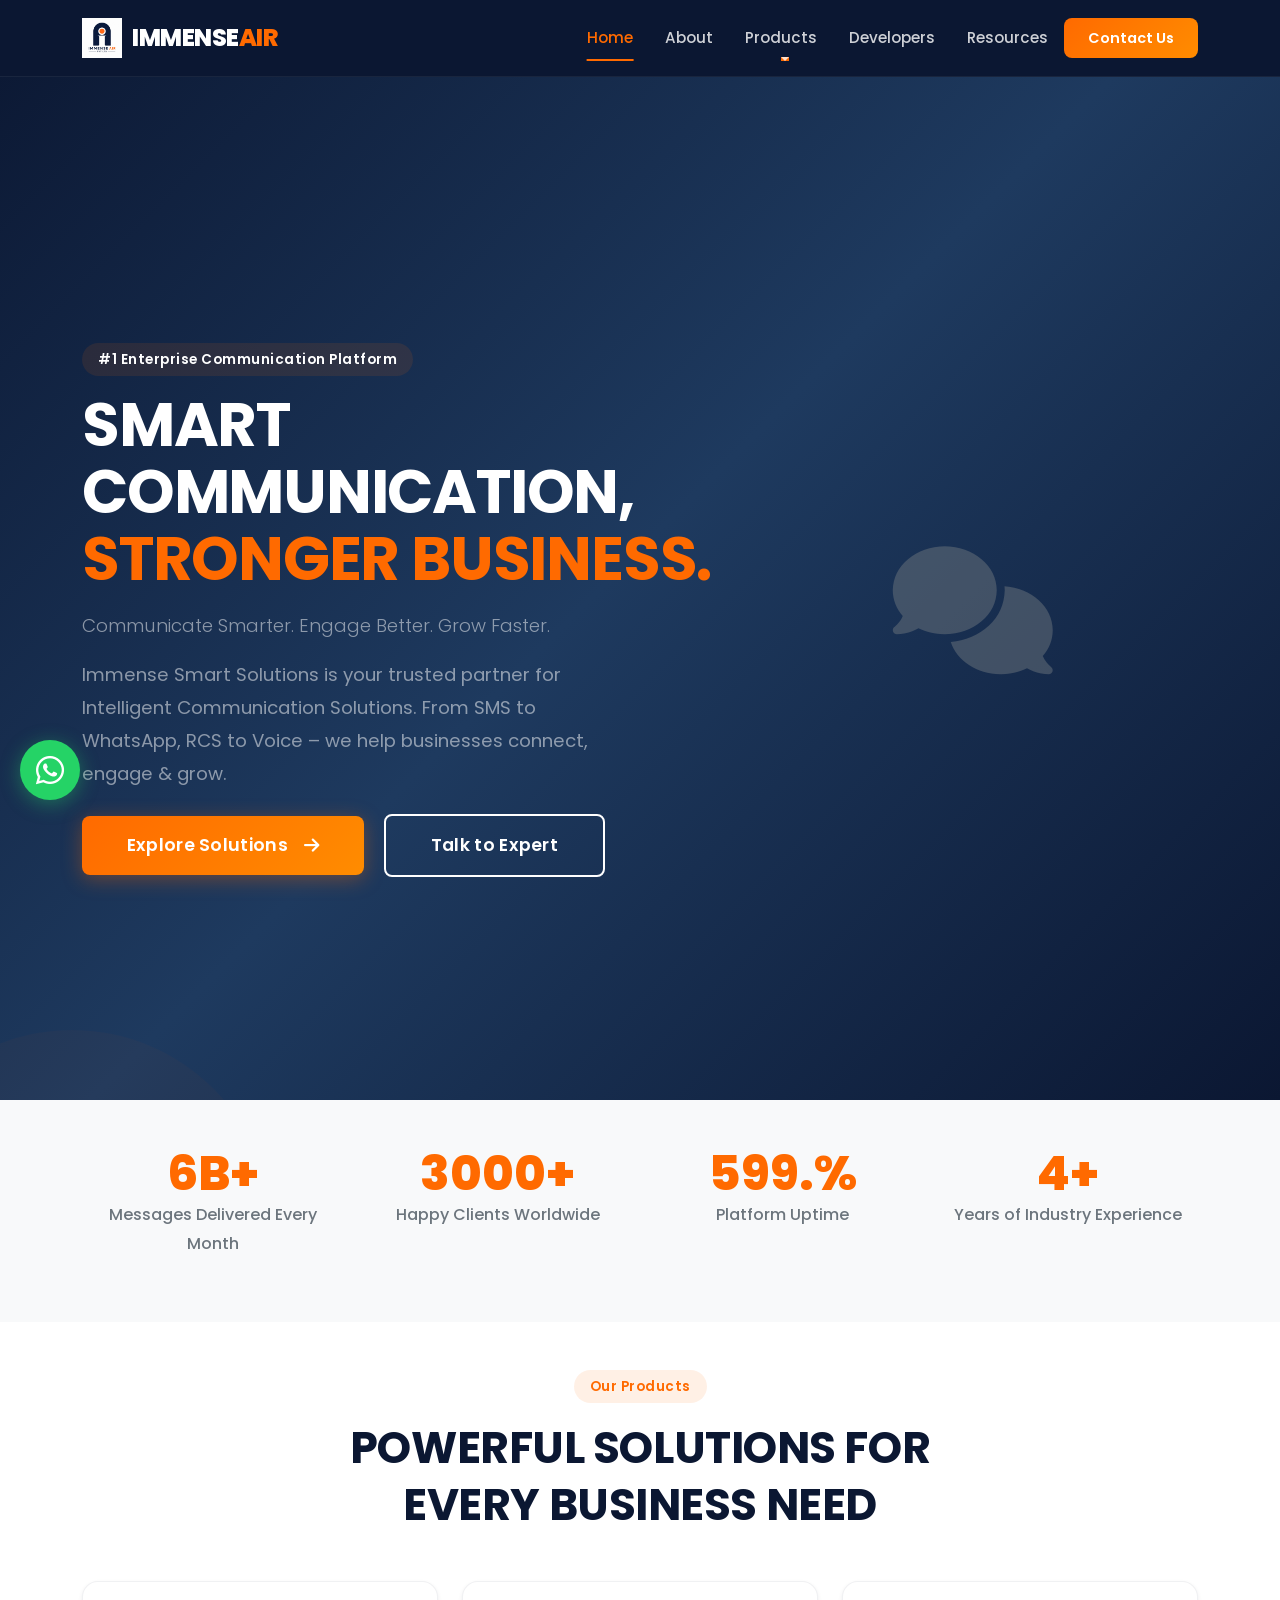
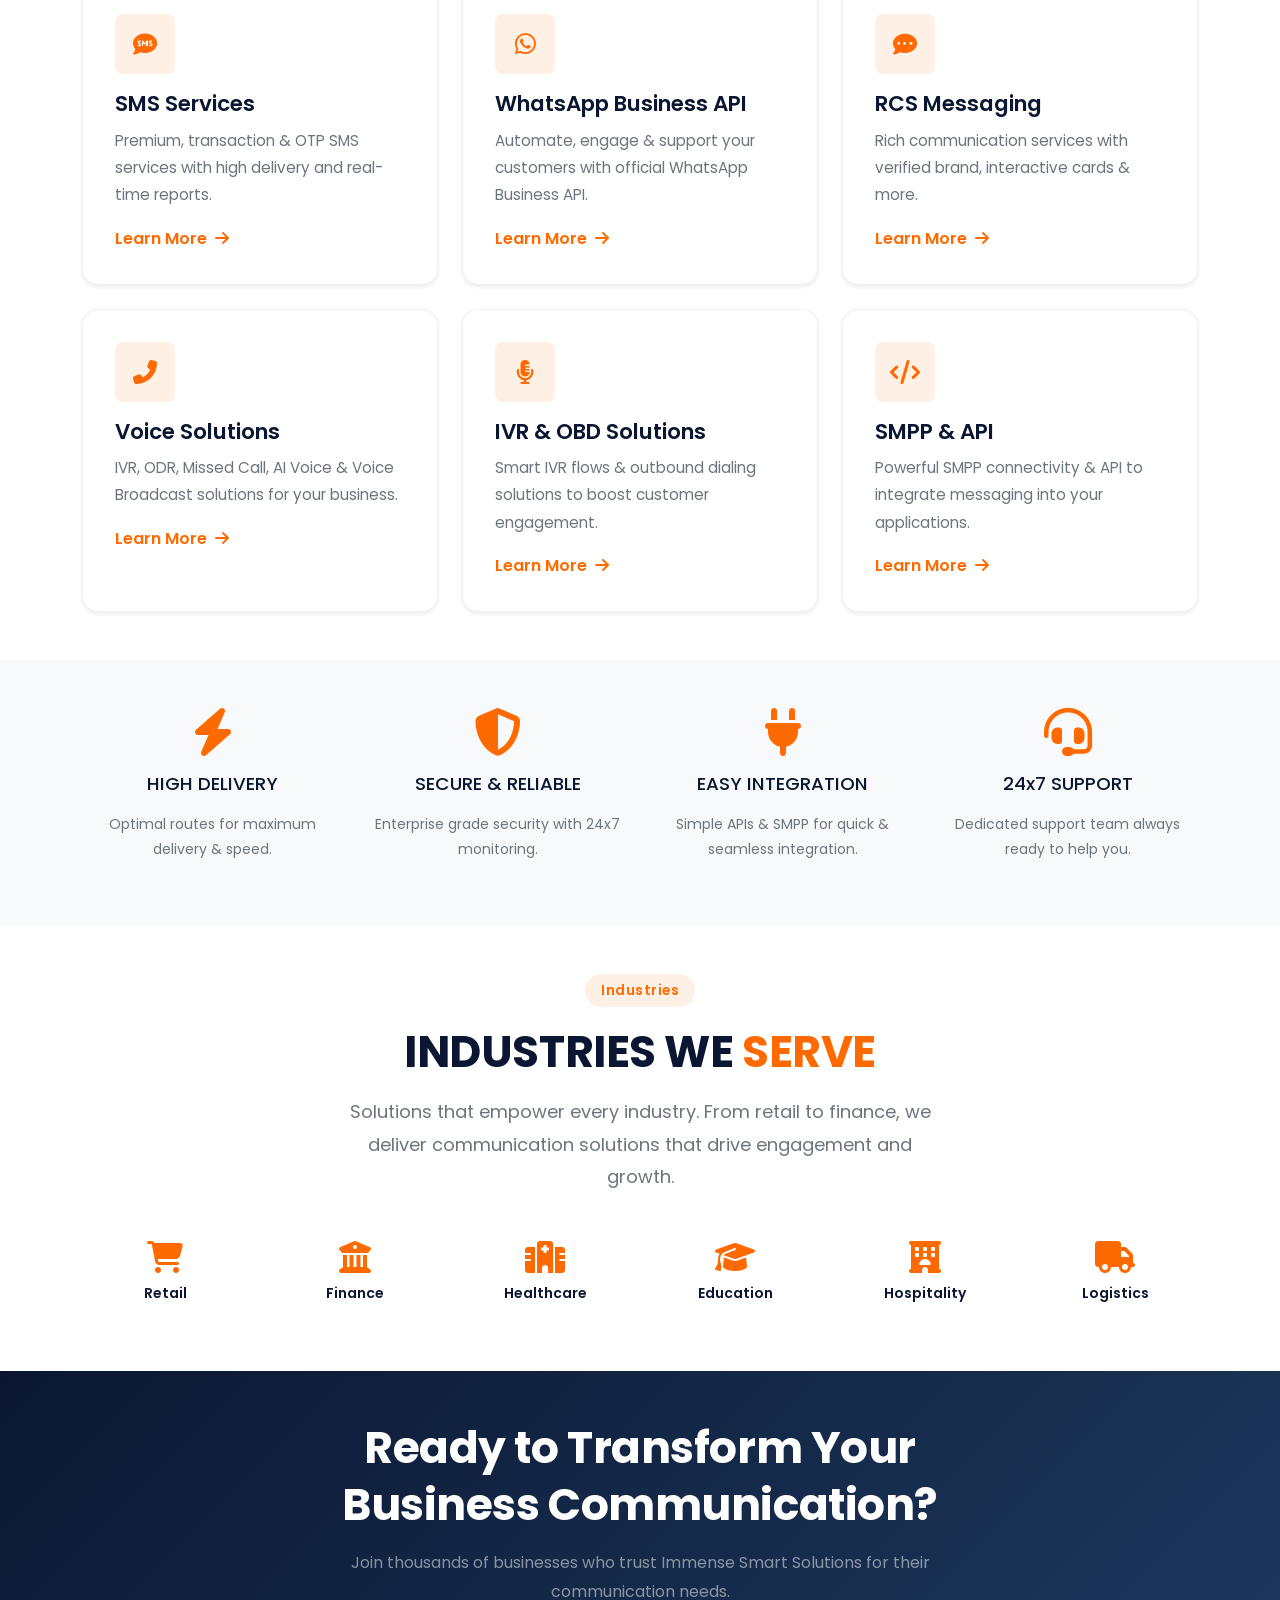
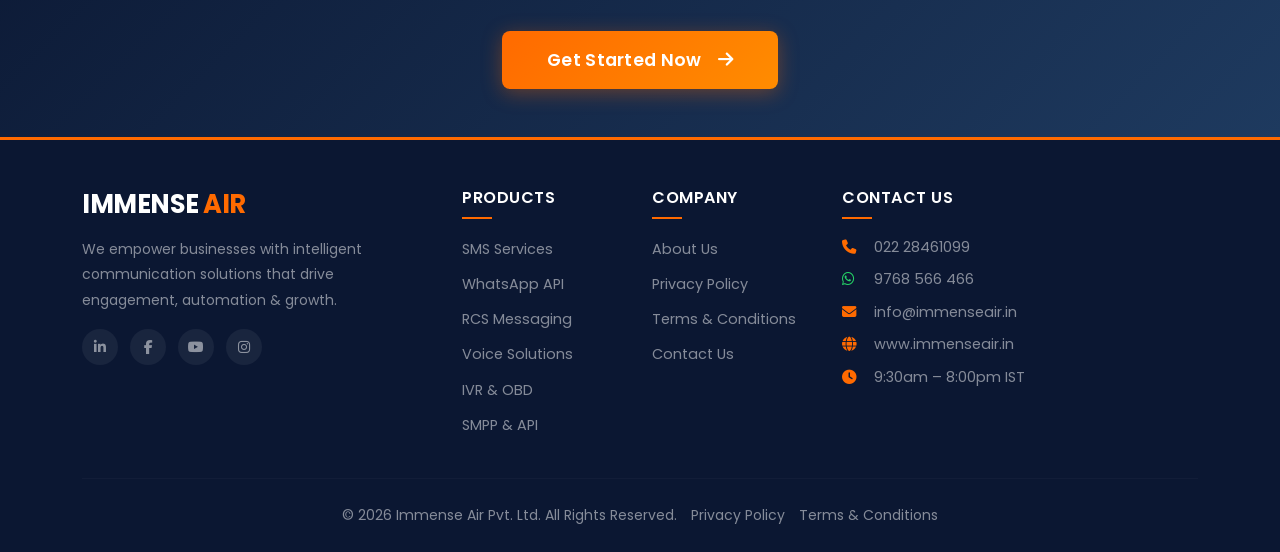
==== commit 568c4066: "Update index.html" ====
--- a/index.html
+++ b/index.html
@@ -321,97 +321,106 @@
          FOOTER - WITH PRIVACY & TERMS LINKS
          ============================================ -->
         <!-- ============================================
+         FOOTER - IMMENSE AIR
+         ============================================ -->
+    <footer style="background:#0B1732!important;border-top:3px solid #FF6A00;padding-top:3rem;padding-bottom:1.5rem;color:#fff;">
+        <div class="container">
+            <div class="row g-4">
+                <!-- Company Info -->
+                <div class="col-lg-4 col-md-6">
+                    <h4 style="font-size:1.6rem;font-weight:700;color:#fff;letter-spacing:-.5px;">IMMENSE <span style="color:#FF6A00;">AIR</span></h4>
+                    <p style="color:rgba(255,255,255,.5);font-size:.875rem;max-width:350px;margin-top:.75rem;">
+                        We empower businesses with intelligent communication solutions that drive engagement, 
+                        automation & growth.
+                    </p>
+                    <div class="mt-3">
+                        <a href="https://in.linkedin.com/company/immense-smart-solutions" target="_blank" class="social-link" style="display:inline-block;width:36px;height:36px;line-height:36px;text-align:center;border-radius:50%;background:rgba(255,255,255,.06);transition:all .3s ease;font-size:14px;color:rgba(255,255,255,.5)!important;text-decoration:none;margin-right:8px;"><i class="fab fa-linkedin-in"></i></a>
+                        <a href="https://www.facebook.com/immensesmartsolutions/" target="_blank" class="social-link" style="display:inline-block;width:36px;height:36px;line-height:36px;text-align:center;border-radius:50%;background:rgba(255,255,255,.06);transition:all .3s ease;font-size:14px;color:rgba(255,255,255,.5)!important;text-decoration:none;margin-right:8px;"><i class="fab fa-facebook-f"></i></a>
+                        <a href="https://www.youtube.com/@immensesmartsolutions" target="_blank" class="social-link" style="display:inline-block;width:36px;height:36px;line-height:36px;text-align:center;border-radius:50%;background:rgba(255,255,255,.06);transition:all .3s ease;font-size:14px;color:rgba(255,255,255,.5)!important;text-decoration:none;margin-right:8px;"><i class="fab fa-youtube"></i></a>
+                        <a href="https://www.instagram.com/immense_smart_solutions/" target="_blank" class="social-link" style="display:inline-block;width:36px;height:36px;line-height:36px;text-align:center;border-radius:50%;background:rgba(255,255,255,.06);transition:all .3s ease;font-size:14px;color:rgba(255,255,255,.5)!important;text-decoration:none;"><i class="fab fa-instagram"></i></a>
+                    </div>
+                </div>
+
+                <!-- Products Links -->
+                <div class="col-lg-2 col-md-6">
+                    <h6 style="font-size:1rem;font-weight:600;color:#fff;text-transform:uppercase;letter-spacing:.5px;position:relative;padding-bottom:10px;">Products</h6>
+                    <ul style="list-style:none;padding-left:0;">
+                        <li style="margin-bottom:8px;"><a href="products/bulk-sms.html" style="color:rgba(255,255,255,.5)!important;text-decoration:none;font-size:.9rem;">SMS Services</a></li>
+                        <li style="margin-bottom:8px;"><a href="products/whatsapp-api.html" style="color:rgba(255,255,255,.5)!important;text-decoration:none;font-size:.9rem;">WhatsApp API</a></li>
+                        <li style="margin-bottom:8px;"><a href="products/rcs.html" style="color:rgba(255,255,255,.5)!important;text-decoration:none;font-size:.9rem;">RCS Messaging</a></li>
+                        <li style="margin-bottom:8px;"><a href="products/voice.html" style="color:rgba(255,255,255,.5)!important;text-decoration:none;font-size:.9rem;">Voice Solutions</a></li>
+                        <li style="margin-bottom:8px;"><a href="products/ivr-obd.html" style="color:rgba(255,255,255,.5)!important;text-decoration:none;font-size:.9rem;">IVR & OBD</a></li>
+                        <li style="margin-bottom:8px;"><a href="products/smpp.html" style="color:rgba(255,255,255,.5)!important;text-decoration:none;font-size:.9rem;">SMPP & API</a></li>
+                    </ul>
+                </div>
+
+                <!-- Company Links -->
+                <div class="col-lg-2 col-md-6">
+                    <h6 style="font-size:1rem;font-weight:600;color:#fff;text-transform:uppercase;letter-spacing:.5px;position:relative;padding-bottom:10px;">Company</h6>
+                    <ul style="list-style:none;padding-left:0;">
+                        <li style="margin-bottom:8px;"><a href="about.html" style="color:rgba(255,255,255,.5)!important;text-decoration:none;font-size:.9rem;">About Us</a></li>
+                        <li style="margin-bottom:8px;"><a href="privacy-policy.html" style="color:rgba(255,255,255,.5)!important;text-decoration:none;font-size:.9rem;">Privacy Policy</a></li>
+                        <li style="margin-bottom:8px;"><a href="terms.html" style="color:rgba(255,255,255,.5)!important;text-decoration:none;font-size:.9rem;">Terms & Conditions</a></li>
+                        <li style="margin-bottom:8px;"><a href="contact.html" style="color:rgba(255,255,255,.5)!important;text-decoration:none;font-size:.9rem;">Contact Us</a></li>
+                    </ul>
+                </div>
+
+                <!-- Contact Info -->
+                <div class="col-lg-4 col-md-6">
+                    <h6 style="font-size:1rem;font-weight:600;color:#fff;text-transform:uppercase;letter-spacing:.5px;position:relative;padding-bottom:10px;">Contact Us</h6>
+                    <ul style="list-style:none;padding-left:0;">
+                        <li style="color:rgba(255,255,255,.5);font-size:.9rem;margin-bottom:8px;">
+                            <a href="tel:02228461099" style="color:rgba(255,255,255,.5)!important;text-decoration:none;">
+                                <i class="fas fa-phone me-2" style="color:#FF6A00;width:20px;"></i> 022 28461099
+                            </a>
+                        </li>
+                        <li style="color:rgba(255,255,255,.5);font-size:.9rem;margin-bottom:8px;">
+                            <a href="https://wa.me/919768566466" target="_blank" style="color:rgba(255,255,255,.5)!important;text-decoration:none;">
+                                <i class="fab fa-whatsapp me-2" style="color:#25D366;width:20px;"></i> 9768 566 466
+                            </a>
+                        </li>
+                        <li style="color:rgba(255,255,255,.5);font-size:.9rem;margin-bottom:8px;">
+                            <a href="mailto:info@immenseair.in?subject=Enquiry%20from%20Immense%20Air%20Website&body=Hello%20Immense%20Air%20Team%2C%0A%0AI%20would%20like%20to%20know%20more%20about%20your%20services.%0A%0AThanks" 
+                               style="color:rgba(255,255,255,.5)!important;text-decoration:none;">
+                                <i class="fas fa-envelope me-2" style="color:#FF6A00;width:20px;"></i> info@immenseair.in
+                            </a>
+                        </li>
+                        <li style="color:rgba(255,255,255,.5);font-size:.9rem;margin-bottom:8px;">
+                            <a href="https://www.immenseair.in" target="_blank" style="color:rgba(255,255,255,.5)!important;text-decoration:none;">
+                                <i class="fas fa-globe me-2" style="color:#FF6A00;width:20px;"></i> www.immenseair.in
+                            </a>
+                        </li>
+                        <li style="color:rgba(255,255,255,.5);font-size:.9rem;">
+                            <i class="fas fa-clock me-2" style="color:#FF6A00;width:20px;"></i> 9:30am – 8:00pm IST
+                        </li>
+                    </ul>
+                </div>
+            </div>
+            <hr style="border-color:rgba(255,255,255,.1);margin:1.5rem 0;">
+            <div class="text-center">
+                <p style="color:rgba(255,255,255,.5);font-size:.875rem;margin-bottom:0;">
+                    &copy; 2026 Immense Air Pvt. Ltd. All Rights Reserved. 
+                    <a href="privacy-policy.html" style="color:rgba(255,255,255,.5)!important;text-decoration:none;margin-left:10px;">Privacy Policy</a> 
+                    <a href="terms.html" style="color:rgba(255,255,255,.5)!important;text-decoration:none;margin-left:10px;">Terms & Conditions</a>
+                </p>
+            </div>
+        </div>
+    </footer>
+
+    <!-- ============================================
+         FLOATING WHATSAPP BUTTON
+         ============================================ -->
+    <a href="https://wa.me/919768566466" target="_blank" 
+       style="position:fixed;left:20px;bottom:100px;z-index:9999;background:#25D366;color:#fff;width:60px;height:60px;border-radius:50%;display:flex;align-items:center;justify-content:center;font-size:32px;box-shadow:0 4px 20px rgba(37,211,102,0.4);transition:all 0.3s ease;text-decoration:none;"
+       onmouseover="this.style.transform='scale(1.1)';this.style.boxShadow='0 8px 30px rgba(37,211,102,0.6)';"
+       onmouseout="this.style.transform='scale(1)';this.style.boxShadow='0 4px 20px rgba(37,211,102,0.4)';"
+       aria-label="Chat on WhatsApp">
+        <i class="fab fa-whatsapp"></i>
+    </a>
+        <!-- ============================================
          FOOTER - LIVE DETAILS
          ============================================ -->
-        <!-- ============================================
-         FOOTER - WITH SOCIAL LINKS
-         ============================================ -->
-      <!-- ============================================
-         FOOTER - WITH WORKING EMAIL LINK
-         ============================================ -->
-    <footer style="background:#0B1732!important;border-top:3px solid #FF6A00;padding-top:3rem;padding-bottom:1.5rem;color:#fff;">
-    <div class="container">
-        <div class="row g-4">
-            <!-- Company Info -->
-            <div class="col-lg-4 col-md-6">
-                <h4 style="font-size:1.6rem;font-weight:700;color:#fff;letter-spacing:-.5px;">IMMENSE <span style="color:#FF6A00;">AIR</span></h4>
-                <p style="color:rgba(255,255,255,.5);font-size:.875rem;max-width:350px;margin-top:.75rem;">
-                    We empower businesses with intelligent communication solutions that drive engagement, 
-                    automation & growth.
-                </p>
-                <div class="mt-3">
-                    <a href="https://in.linkedin.com/company/immense-smart-solutions" target="_blank" class="social-link" style="display:inline-block;width:36px;height:36px;line-height:36px;text-align:center;border-radius:50%;background:rgba(255,255,255,.06);transition:all .3s ease;font-size:14px;color:rgba(255,255,255,.5)!important;text-decoration:none;margin-right:8px;"><i class="fab fa-linkedin-in"></i></a>
-                    <a href="https://www.facebook.com/immensesmartsolutions/" target="_blank" class="social-link" style="display:inline-block;width:36px;height:36px;line-height:36px;text-align:center;border-radius:50%;background:rgba(255,255,255,.06);transition:all .3s ease;font-size:14px;color:rgba(255,255,255,.5)!important;text-decoration:none;margin-right:8px;"><i class="fab fa-facebook-f"></i></a>
-                    <a href="https://www.youtube.com/@immensesmartsolutions" target="_blank" class="social-link" style="display:inline-block;width:36px;height:36px;line-height:36px;text-align:center;border-radius:50%;background:rgba(255,255,255,.06);transition:all .3s ease;font-size:14px;color:rgba(255,255,255,.5)!important;text-decoration:none;margin-right:8px;"><i class="fab fa-youtube"></i></a>
-                    <a href="https://www.instagram.com/immense_smart_solutions/" target="_blank" class="social-link" style="display:inline-block;width:36px;height:36px;line-height:36px;text-align:center;border-radius:50%;background:rgba(255,255,255,.06);transition:all .3s ease;font-size:14px;color:rgba(255,255,255,.5)!important;text-decoration:none;"><i class="fab fa-instagram"></i></a>
-                </div>
-            </div>
-
-            <!-- Products Links -->
-            <div class="col-lg-2 col-md-6">
-                <h6 style="font-size:1rem;font-weight:600;color:#fff;text-transform:uppercase;letter-spacing:.5px;position:relative;padding-bottom:10px;">Products</h6>
-                <ul style="list-style:none;padding-left:0;">
-                    <li style="margin-bottom:8px;"><a href="products/bulk-sms.html" style="color:rgba(255,255,255,.5)!important;text-decoration:none;font-size:.9rem;">SMS Services</a></li>
-                    <li style="margin-bottom:8px;"><a href="products/whatsapp-api.html" style="color:rgba(255,255,255,.5)!important;text-decoration:none;font-size:.9rem;">WhatsApp API</a></li>
-                    <li style="margin-bottom:8px;"><a href="products/rcs.html" style="color:rgba(255,255,255,.5)!important;text-decoration:none;font-size:.9rem;">RCS Messaging</a></li>
-                    <li style="margin-bottom:8px;"><a href="products/voice.html" style="color:rgba(255,255,255,.5)!important;text-decoration:none;font-size:.9rem;">Voice Solutions</a></li>
-                    <li style="margin-bottom:8px;"><a href="products/ivr-obd.html" style="color:rgba(255,255,255,.5)!important;text-decoration:none;font-size:.9rem;">IVR & OBD</a></li>
-                    <li style="margin-bottom:8px;"><a href="products/smpp.html" style="color:rgba(255,255,255,.5)!important;text-decoration:none;font-size:.9rem;">SMPP & API</a></li>
-                </ul>
-            </div>
-
-            <!-- Company Links -->
-            <div class="col-lg-2 col-md-6">
-                <h6 style="font-size:1rem;font-weight:600;color:#fff;text-transform:uppercase;letter-spacing:.5px;position:relative;padding-bottom:10px;">Company</h6>
-                <ul style="list-style:none;padding-left:0;">
-                    <li style="margin-bottom:8px;"><a href="about.html" style="color:rgba(255,255,255,.5)!important;text-decoration:none;font-size:.9rem;">About Us</a></li>
-                    <li style="margin-bottom:8px;"><a href="privacy-policy.html" style="color:rgba(255,255,255,.5)!important;text-decoration:none;font-size:.9rem;">Privacy Policy</a></li>
-                    <li style="margin-bottom:8px;"><a href="terms.html" style="color:rgba(255,255,255,.5)!important;text-decoration:none;font-size:.9rem;">Terms & Conditions</a></li>
-                    <li style="margin-bottom:8px;"><a href="contact.html" style="color:rgba(255,255,255,.5)!important;text-decoration:none;font-size:.9rem;">Contact Us</a></li>
-                </ul>
-            </div>
-
-            <!-- Contact Info -->
-            <div class="col-lg-4 col-md-6">
-                <h6 style="font-size:1rem;font-weight:600;color:#fff;text-transform:uppercase;letter-spacing:.5px;position:relative;padding-bottom:10px;">Contact Us</h6>
-                <ul style="list-style:none;padding-left:0;">
-                    <li style="color:rgba(255,255,255,.5);font-size:.9rem;margin-bottom:8px;">
-                        <a href="tel:02228461099" style="color:rgba(255,255,255,.5)!important;text-decoration:none;">
-                            <i class="fas fa-phone me-2" style="color:#FF6A00;width:20px;"></i> 022 28461099
-                        </a>
-                    </li>
-                    <li style="color:rgba(255,255,255,.5);font-size:.9rem;margin-bottom:8px;">
-                        <a href="https://wa.me/919768566466" target="_blank" style="color:rgba(255,255,255,.5)!important;text-decoration:none;">
-                            <i class="fab fa-whatsapp me-2" style="color:#25D366;width:20px;"></i> 9768 566 466
-                        </a>
-                    </li>
-                    <li style="color:rgba(255,255,255,.5);font-size:.9rem;margin-bottom:8px;">
-                        <!-- 👇 Email Link - Mailto + Gmail Fallback 👇 -->
-                        <a href="mailto:info@immenseair.in?subject=Enquiry%20from%20Immense%20Air%20Website&body=Hello%20Immense%20Air%20Team%2C%0A%0AI%20would%20like%20to%20know%20more%20about%20your%20services.%0A%0AThanks" 
-                           onclick="if(!confirm('Open your email app?')){window.open('https://mail.google.com/mail/?view=cm&fs=1&to=info@immenseair.in&su=Enquiry%20from%20Immense%20Air%20Website&body=Hello%20Immense%20Air%20Team%2C%0A%0AI%20would%20like%20to%20know%20more%20about%20your%20services.%0A%0AThanks','_blank');return false;}"
-                           style="color:rgba(255,255,255,.5)!important;text-decoration:none;cursor:pointer;">
-                            <i class="fas fa-envelope me-2" style="color:#FF6A00;width:20px;"></i> info@immenseair.in
-                        </a>
-                    </li>
-                    <li style="color:rgba(255,255,255,.5);font-size:.9rem;margin-bottom:8px;">
-                        <a href="https://www.immenseair.in" target="_blank" style="color:rgba(255,255,255,.5)!important;text-decoration:none;">
-                            <i class="fas fa-globe me-2" style="color:#FF6A00;width:20px;"></i> www.immenseair.in
-                        </a>
-                    </li>
-                    <li style="color:rgba(255,255,255,.5);font-size:.9rem;">
-                        <i class="fas fa-clock me-2" style="color:#FF6A00;width:20px;"></i> 9:30am – 8:00pm IST
-                    </li>
-                </ul>
-            </div>
-        </div>
-        <hr style="border-color:rgba(255,255,255,.1);margin:1.5rem 0;">
-        <div class="text-center">
-            <p style="color:rgba(255,255,255,.5);font-size:.875rem;margin-bottom:0;">
-                &copy; 2026 Immense Air Pvt. Ltd. All Rights Reserved. 
-            </p>
-        </div>
-    </div>
-</footer>
+
 
     <!-- ============================================
          SCRIPTS
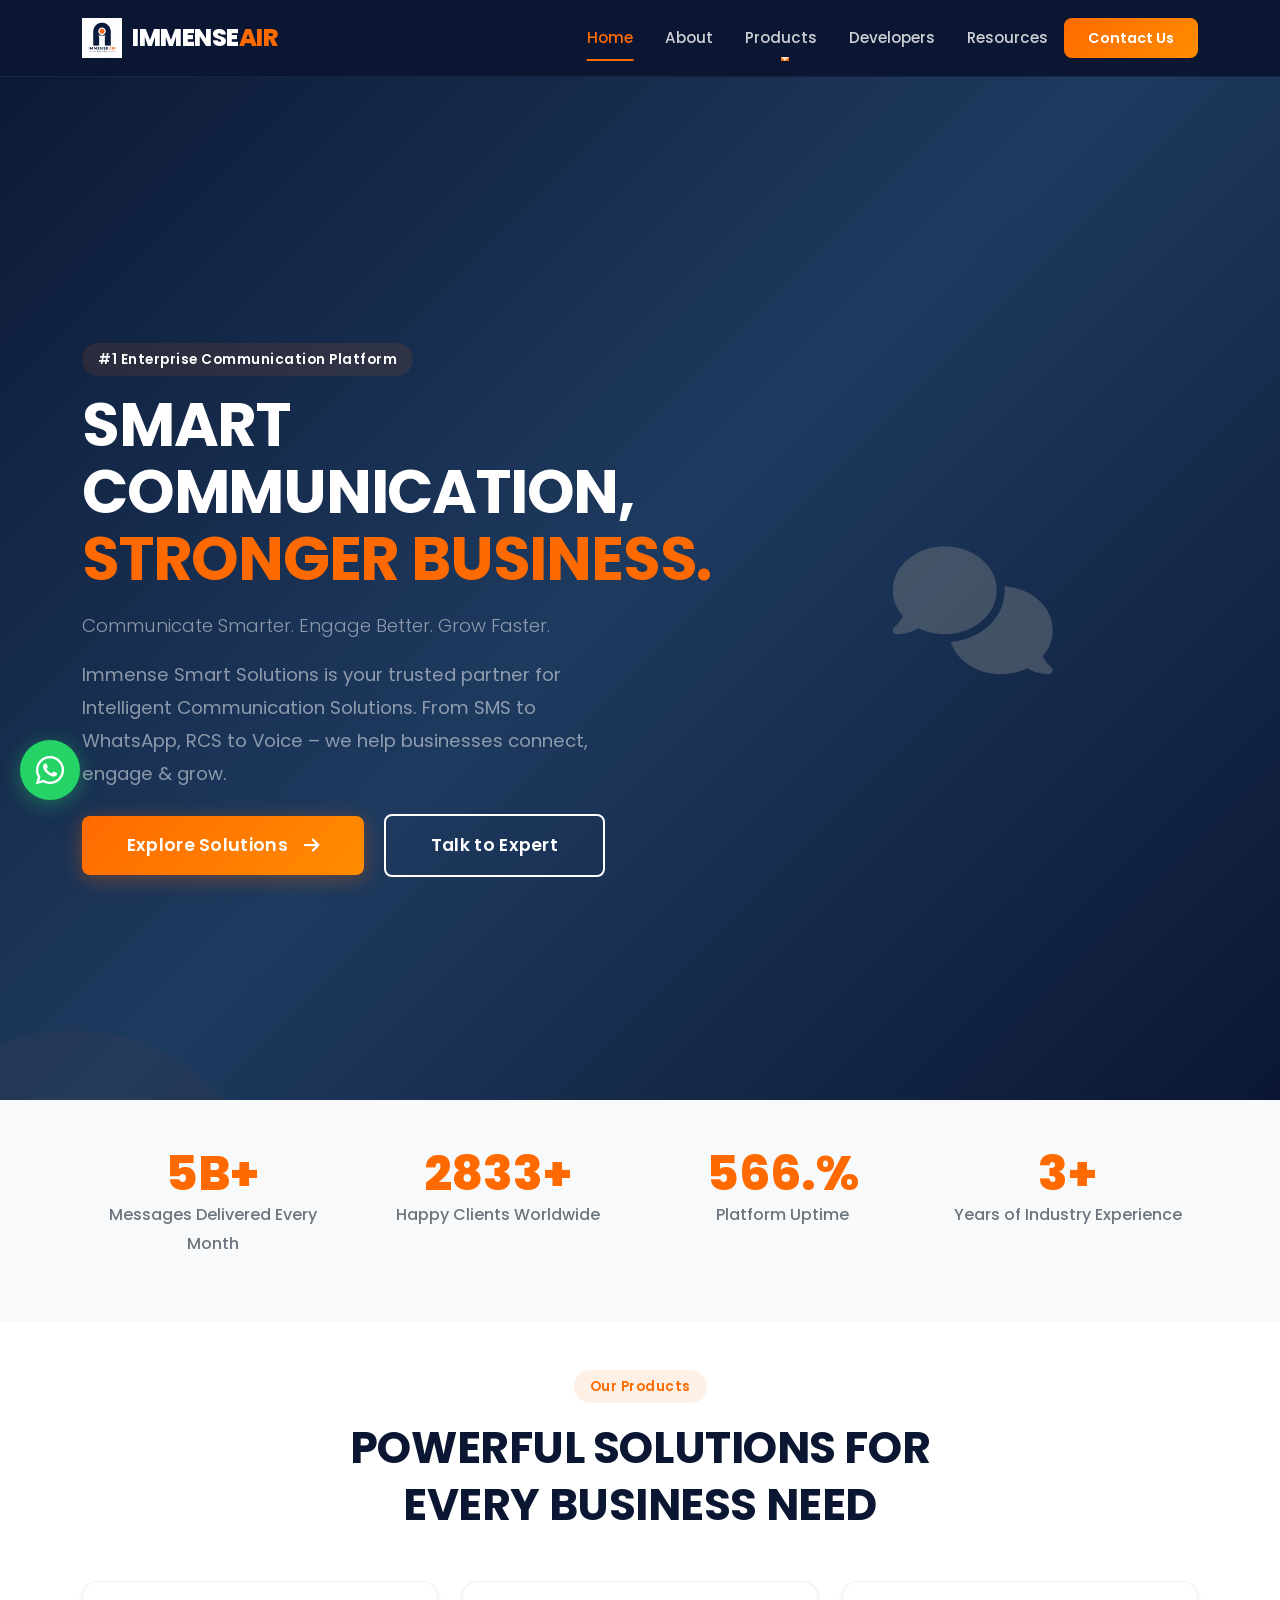
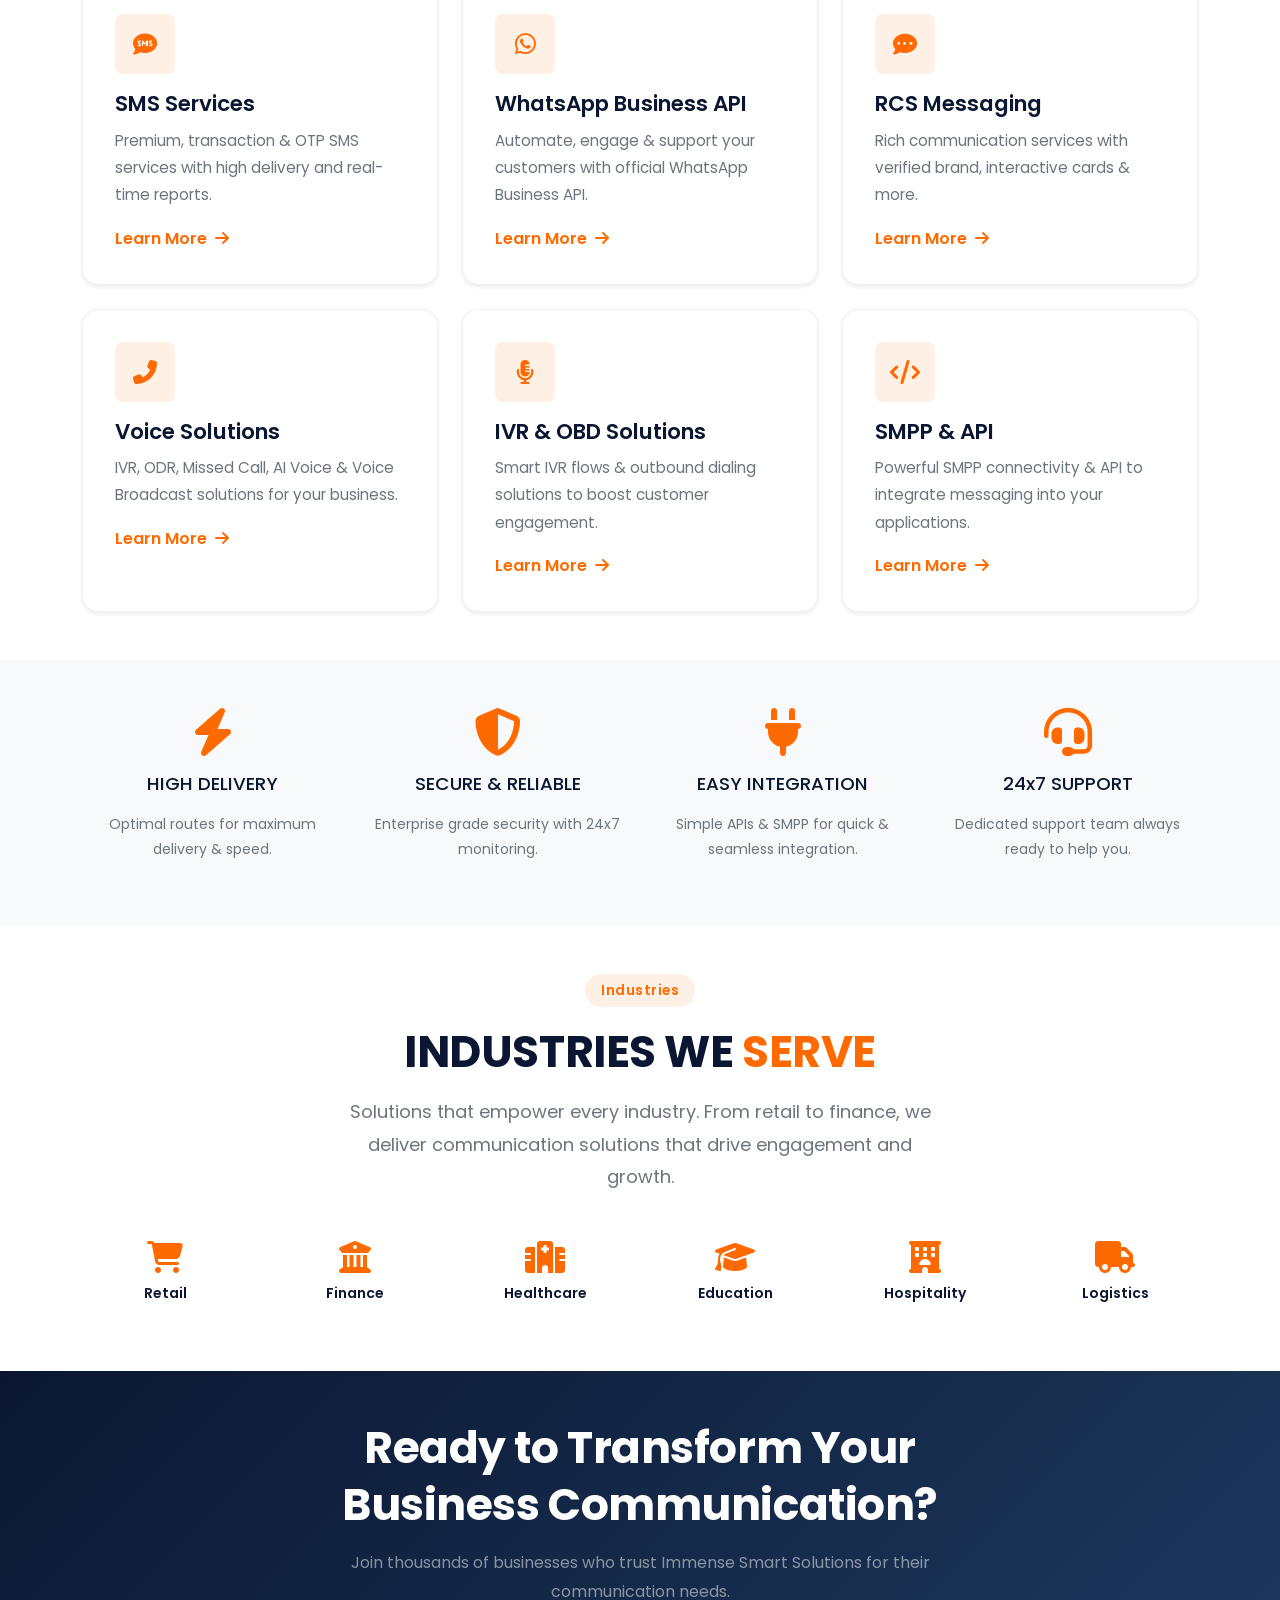
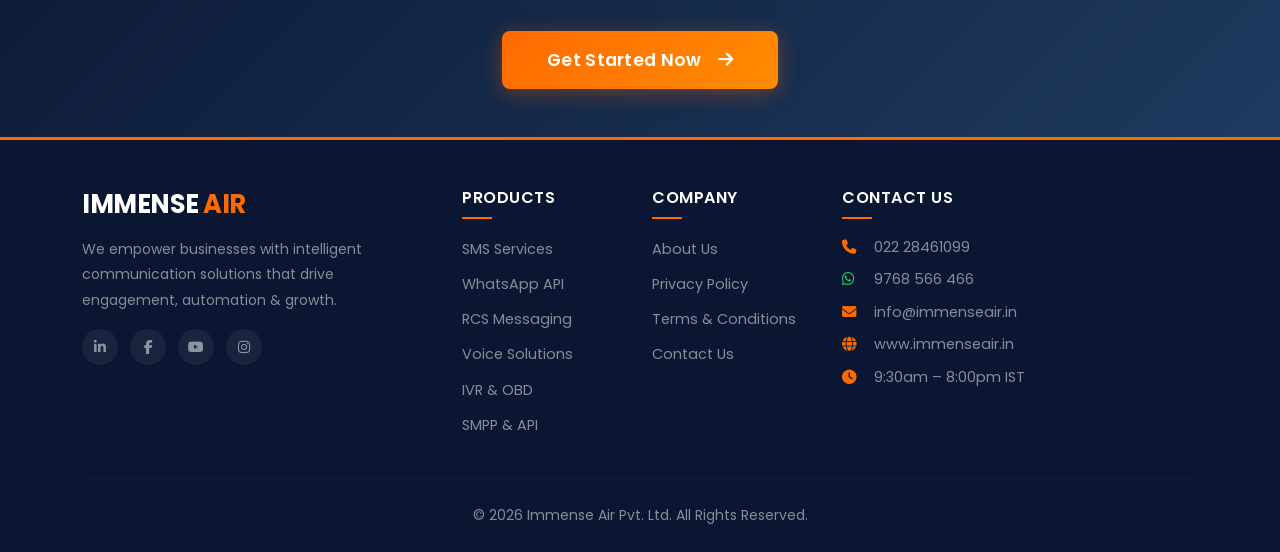
==== commit f7ac85ba: "Update index.html" ====
--- a/index.html
+++ b/index.html
@@ -399,9 +399,7 @@
             <hr style="border-color:rgba(255,255,255,.1);margin:1.5rem 0;">
             <div class="text-center">
                 <p style="color:rgba(255,255,255,.5);font-size:.875rem;margin-bottom:0;">
-                    &copy; 2026 Immense Air Pvt. Ltd. All Rights Reserved. 
-                    <a href="privacy-policy.html" style="color:rgba(255,255,255,.5)!important;text-decoration:none;margin-left:10px;">Privacy Policy</a> 
-                    <a href="terms.html" style="color:rgba(255,255,255,.5)!important;text-decoration:none;margin-left:10px;">Terms & Conditions</a>
+                    &copy; 2026 Immense Air Pvt. Ltd. All Rights Reserved.
                 </p>
             </div>
         </div>
